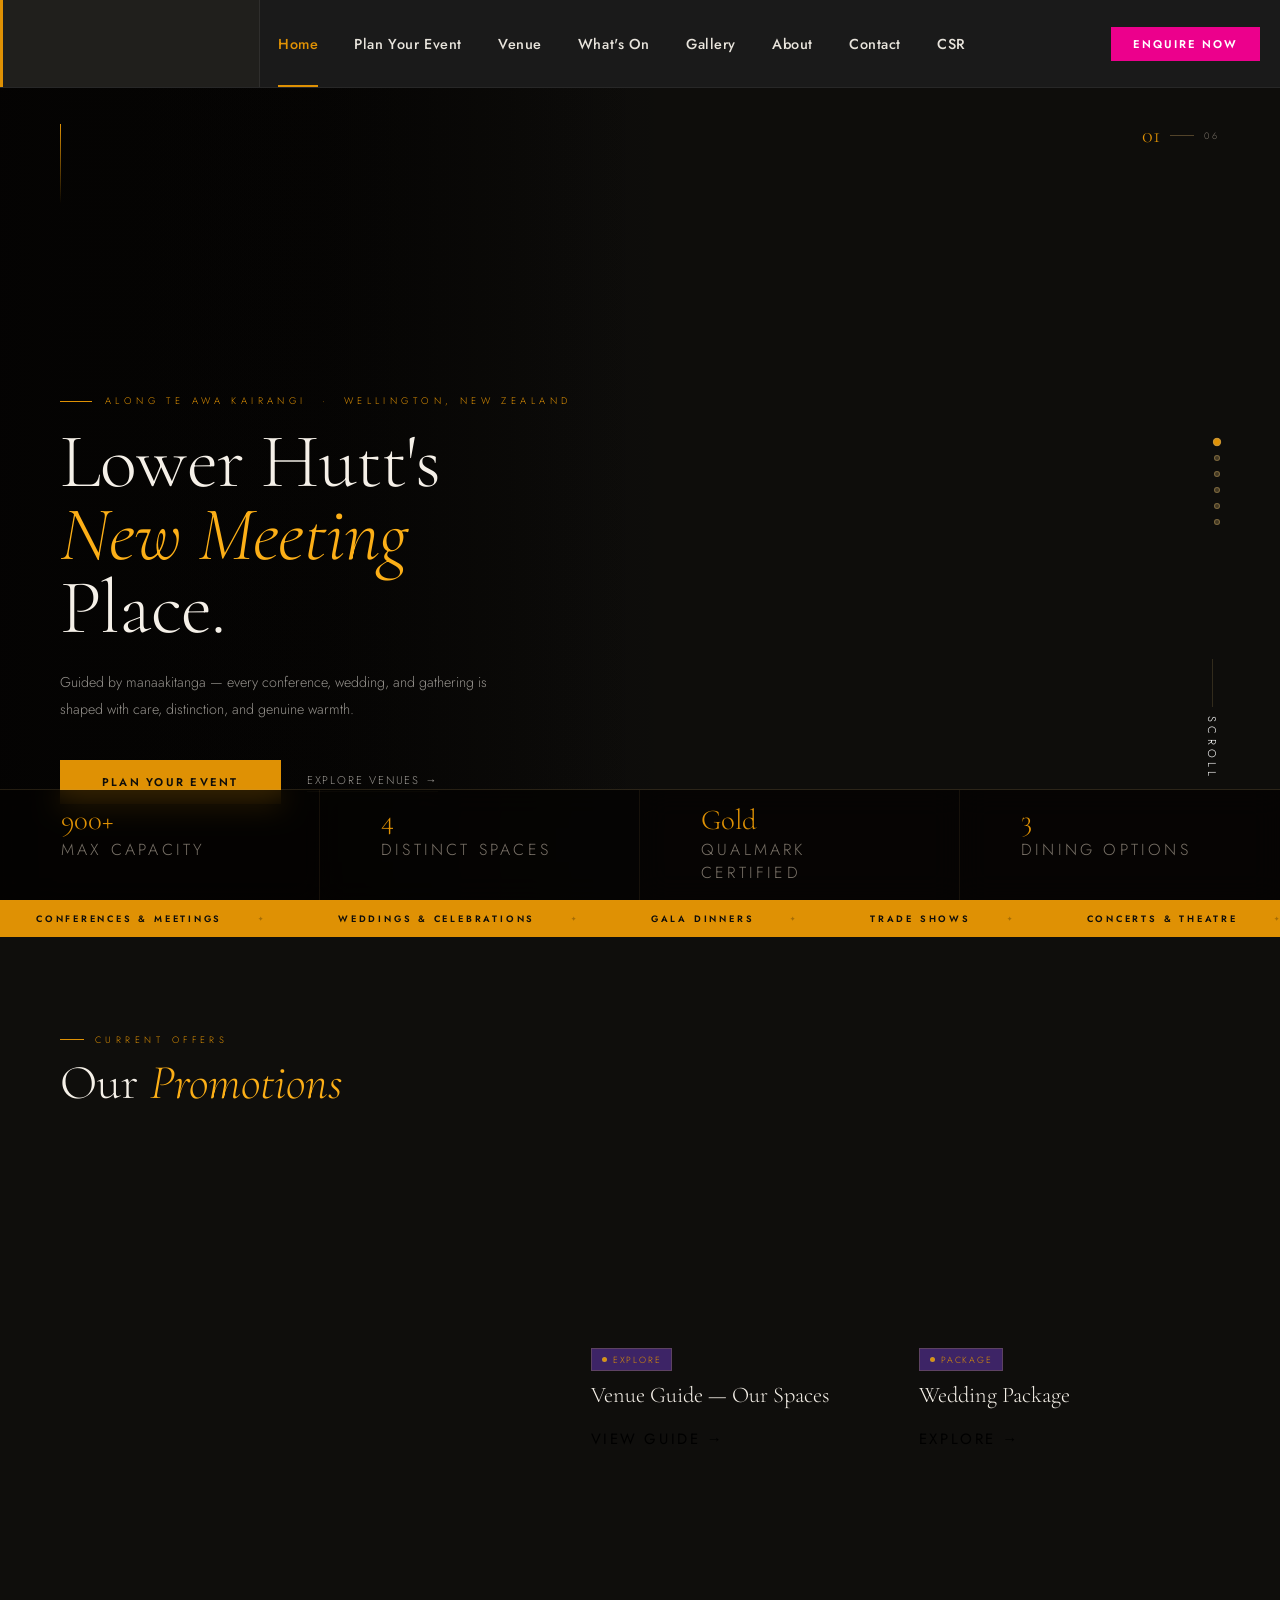
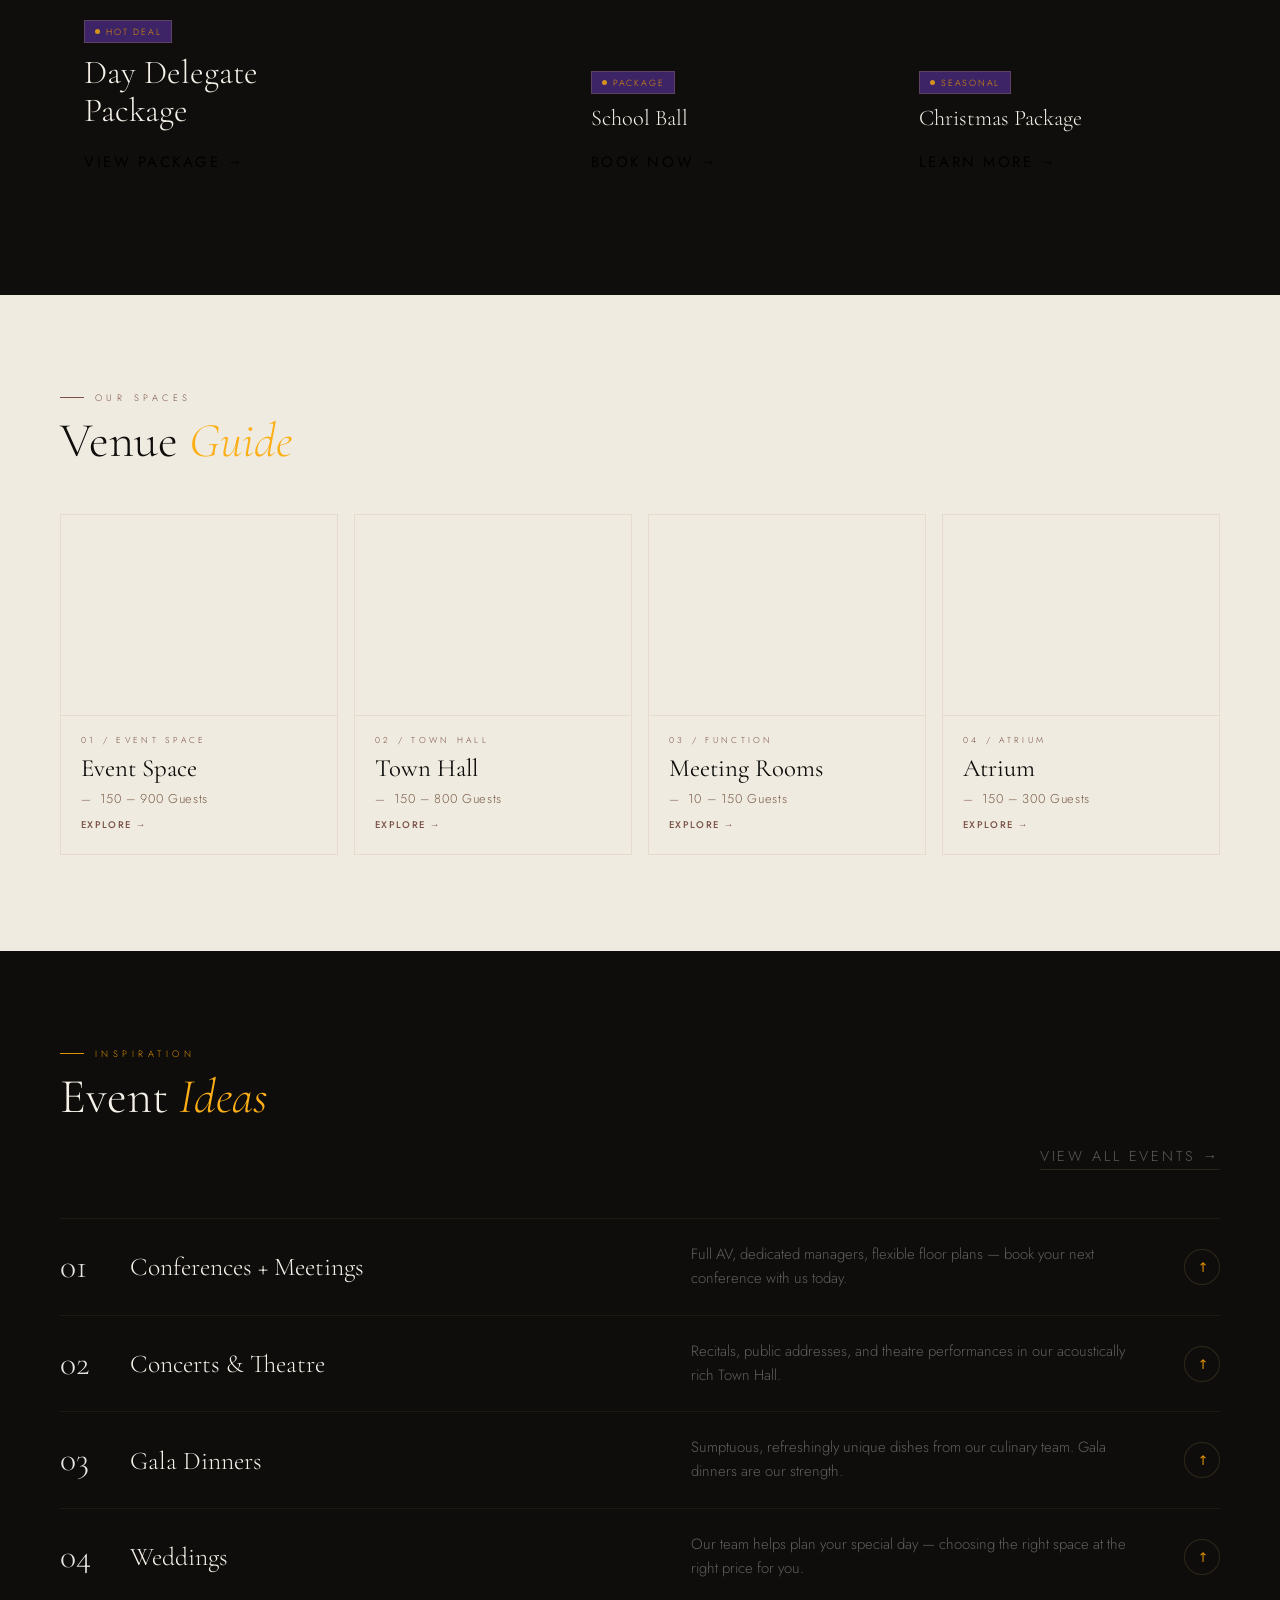
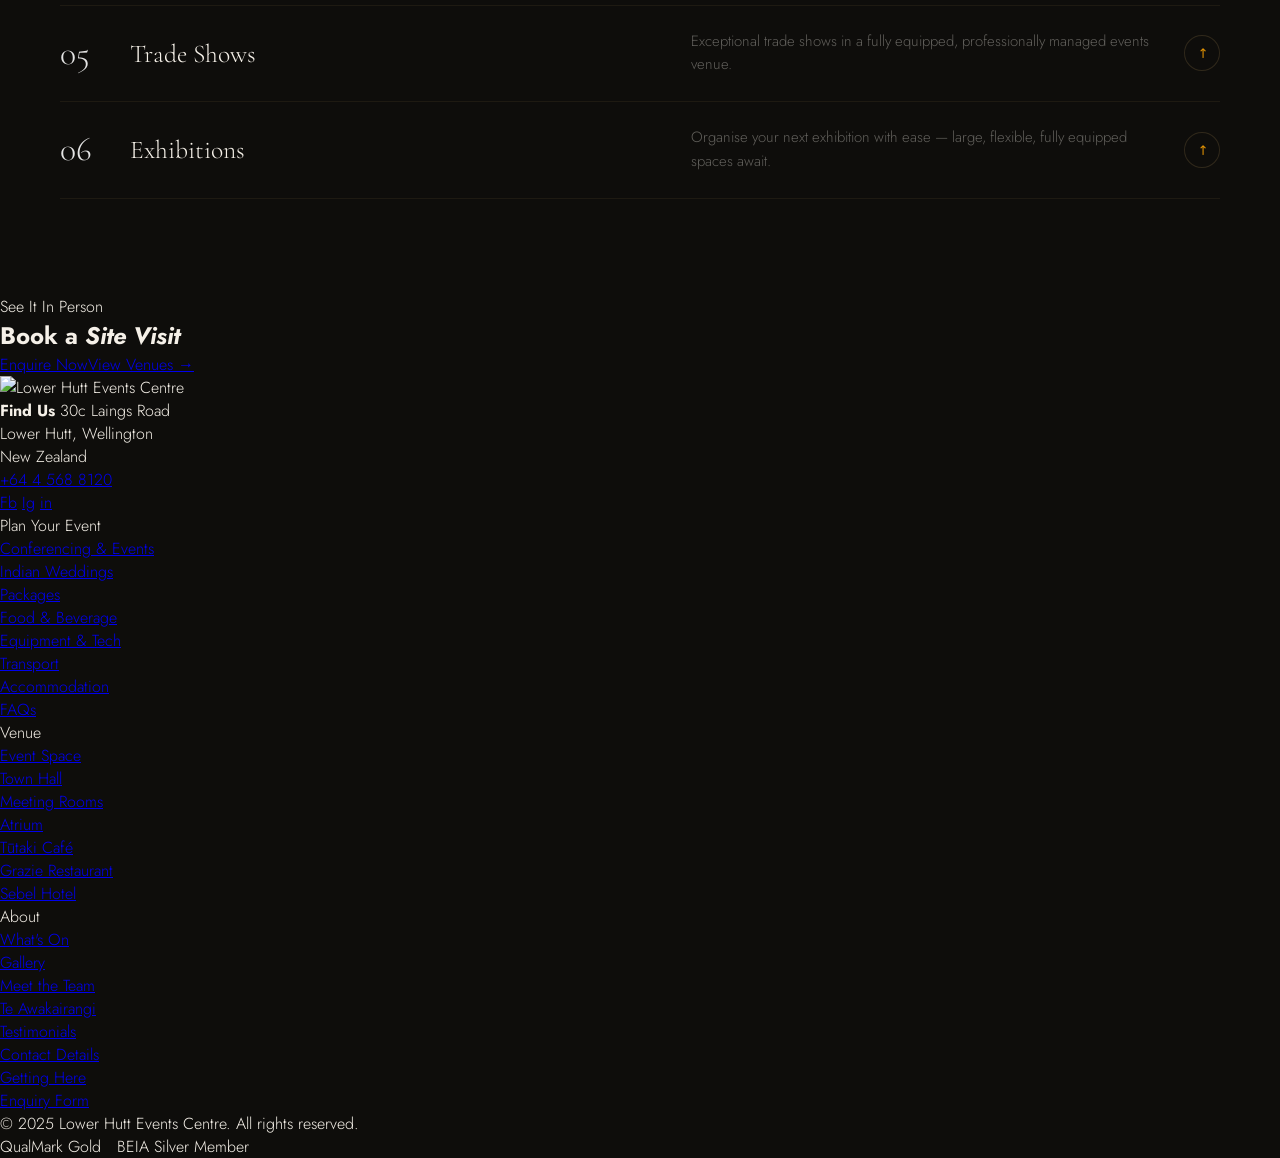
==== Index.HTML @ 2d9b2b04 "Add files via upload" ====
<!DOCTYPE html>
<html lang="en">
<head>
<meta charset="UTF-8"/>
<meta name="viewport" content="width=device-width, initial-scale=1.0"/>
<link rel="stylesheet" href="style.css">
<title>Lower Hutt Events Centre</title>
<link rel="preconnect" href="https://fonts.googleapis.com"/>
<link rel="preconnect" href="https://fonts.gstatic.com" crossorigin/>
<link href="https://fonts.googleapis.com/css2?family=Cormorant+Garamond:ital,wght@0,300;0,400;0,600;1,300;1,400&family=Jost:wght@200;300;400;500;600&display=swap" rel="stylesheet"/>
<style>
 :root {
  --ink: #0e0d0b;
  --cream: #f5f0e8;
  --gold: #df9104;
  --gold-light: #fcaf17;
  --muted: #7a7268;
  --rust: #ec008c;
  --rust-dark: #3d2466;
  --section-bg: #f0ebe0;
  --section-dark: #0f0e0c;
  --lhec-img: url('https://amayaliving.co.nz/wp-content/uploads/2026/01/Event-Space-2-south-1.jpg');
}
/* rest of your CSS exactly as it is */
*, *::before, *::after { box-sizing: border-box; margin: 0; padding: 0; }
html { scroll-behavior: smooth; }
body { background: var(--ink); color: var(--cream); font-family: 'Jost', sans-serif; font-weight: 300; overflow-x: hidden; }
/* ═══════════════════════════════════════════
   NAV — identical to homepage
═══════════════════════════════════════════ */
 nav {
    position: fixed; top: 0; left: 0; right: 0; z-index: 500;
    display: flex; align-items: stretch;
    background: #1a1a1a;
    border-bottom: 1px solid rgba(255,255,255,.06);
 
    /* ✦ Taller nav to give logo room */
    height: 88px;
  }
 
  .nav-logo-wrap {
    display: flex; align-items: center;
    /* ✦ More vertical padding + wider slot */
    padding: 10px 36px;
    border-right: 1px solid rgba(255,255,255,.07);
    flex-shrink: 0;
 
    /* ✦ Subtle gold left-border accent so logo area feels premium */
    border-left: 3px solid var(--gold);
    background: rgba(184,151,90,.04);
  }
 
  .nav-logo-wrap img {
    /* ✦ Bigger: was 68px, now 72px height with no filter so gold shows */
    height: 160px;
    width: auto;
    object-fit: contain;
    /* removed brightness(0) invert so the real logo colours show */
    /* if your logo is dark-on-white, keep the filter line below instead: */
    /* filter: brightness(0) invert(1); */
    filter: brightness(0) invert(1);
  }
 
  /* ── everything below is UNCHANGED from your original ── */
  .nav-menu { display: flex; align-items: stretch; list-style: none; flex: 1; }
  .nav-menu li { display: flex; align-items: stretch; position: relative; }
  .nav-menu a {
    display: flex; align-items: center; padding: 0 18px;
    color: #e8e4dc; text-decoration: none;
    font-family: 'Jost'; font-size: .90rem; font-weight: 500; letter-spacing: .04em;
    white-space: nowrap; position: relative; transition: color .25s, background .25s;
  }
  .nav-menu a::after {
    content: ''; position: absolute; bottom: 0; left: 18px; right: 18px;
    height: 2px; background: var(--rust);
    transform: scaleX(0); transform-origin: left; transition: transform .28s ease;
  }
  .nav-menu a:hover { color: #fff; background: rgba(255,255,255,.04); }
  .nav-menu a:hover::after { transform: scaleX(1); }
  .nav-menu a.active-page { color: var(--gold); }
  .nav-menu a.active-page::after { transform: scaleX(1); background: var(--gold); }
 
  /* Dropdown */
  .nav-menu li:hover .dropdown { opacity: 1; pointer-events: all; transform: translateY(0); }
  .dropdown {
    position: absolute; top: 100%; left: 0; min-width: 240px;
    background: #1a1a1a; border: 1px solid rgba(255,255,255,.07);
    border-top: 2px solid var(--rust);
    opacity: 0; pointer-events: none; transform: translateY(8px);
    transition: opacity .25s, transform .25s;
    z-index: 600;
  }
  .dropdown a {
    padding: 11px 20px; font-size: .90rem; border-bottom: 1px solid rgba(255,255,255,.04);
    display: block;
  }
  .dropdown a:last-child { border-bottom: none; }
  .dropdown .sub-dropdown {
    position: absolute; left: 100%; top: 0; min-width: 200px;
    background: #222; border: 1px solid rgba(255,255,255,.07);
    opacity: 0; pointer-events: none; transform: translateX(8px);
    transition: opacity .25s, transform .25s;
  }
  .dropdown li:hover .sub-dropdown { opacity: 1; pointer-events: all; transform: translateX(0); }
  .dropdown li { position: relative; flex-direction: column; }
  .dropdown li a { width: 100%; }
 
  .nav-cta-wrap { display: flex; align-items: center; padding: 0 20px; flex-shrink: 0; }
  .nav-cta {
    font-size: .7rem; font-weight: 600; letter-spacing: .18em; text-transform: uppercase;
    color: #fff; background: var(--rust); padding: 9px 22px;
    text-decoration: none; transition: background .25s;
  }
  .nav-cta:hover { background: var(--rust-dark); }


  /* ══════════════════════════
     HERO
  ══════════════════════════ */
  .hero {
    position: relative;
    height: calc(100vh - 64px);
    margin-top: 64px;
    min-height: 620px;
    display: flex; flex-direction: column; justify-content: flex-end;
    overflow: hidden;
  }
 
  /* ── OLD single .hero-img replaced by slider (see below) ── */
 
  .hero-overlay {
    position: absolute; inset: 0; z-index: 2;
    background: linear-gradient(
      to right,
      rgba(4,3,2,0.97) 0%,
      rgba(4,3,2,0.80) 25%,
      rgba(4,3,2,0.0) 50%
    );
    pointer-events: none;
  }
  .hero-overlay::after {
    content: ''; position: absolute; inset: 0;
    background: linear-gradient(to right, rgba(4,3,2,.5) 0%, transparent 55%);
  }
 
  .hero-rule {
    position: absolute; top: 60px; left: 60px; z-index: 5;
    width: 1px; height: 0;
    background: linear-gradient(to bottom, var(--gold), transparent);
    animation: growR 1.1s .5s forwards;
  }
  @keyframes growR { to { height: 80px; } }
 
  .hero-content { position: relative; z-index: 3; padding: 0 60px 96px; max-width: 760px; }
 
  .hero-eyebrow {
    display: flex; align-items: center; gap: 13px;
    font-size: .6rem; letter-spacing: .46em; text-transform: uppercase; color: var(--gold);
    margin-bottom: 18px; opacity: 0; animation: up .7s .5s forwards;
  }
  .hero-eyebrow::before { content: ''; width: 32px; height: 1px; background: var(--gold); flex-shrink: 0; }
 
  .hero-h1 {
    font-family: 'Cormorant Garamond', serif; font-weight: 300;
    font-size: clamp(3rem, 6vw, 6.8rem);
    line-height: .95; letter-spacing: -.01em; margin-bottom: 24px;
    opacity: 0; animation: up .9s .65s forwards;
  }
  .hero-h1 em { font-style: italic; color: var(--gold-light); display: block; }
 
  .hero-sub {
    font-size: .89rem; font-weight: 300; color: rgba(245,240,232,.6);
    line-height: 1.85; max-width: 440px; margin-bottom: 38px;
    opacity: 0; animation: up .7s .85s forwards;
  }
  .hero-btns { display: flex; align-items: center; gap: 26px; opacity: 0; animation: up .7s 1.0s forwards; }
 
  .btn-gold { background: var(--gold); color: var(--ink); padding: 14px 42px; font-family: 'Jost'; font-size: .7rem; font-weight: 600; letter-spacing: .2em; text-transform: uppercase; text-decoration: none; transition: background .3s, transform .2s; display: inline-block; }
  .btn-gold:hover { background: var(--gold-light); transform: translateY(-2px); }
  .btn-line { color: rgba(245,240,232,.62); font-size: .7rem; letter-spacing: .17em; text-transform: uppercase; text-decoration: none; display: flex; align-items: center; gap: 9px; border-bottom: 1px solid rgba(184,151,90,.32); padding-bottom: 3px; transition: color .3s, border-color .3s; }
  .btn-line:hover { color: var(--cream); border-color: var(--gold); }
 
  .hero-stats {
    position: absolute; bottom: 0; left: 0; right: 0; z-index: 4;
    display: grid; grid-template-columns: repeat(4,1fr);
    border-top: 1px solid rgba(184,151,90,.18);
    opacity: 0; animation: up .6s 1.2s forwards;
  }
  .hero-stat { padding: 16px 61px; background: rgba(4,3,2,.78); backdrop-filter: blur(14px); border-right: 1px solid rgba(184,151,90,.1); display: flex; flex-direction: column; gap: 3px; }
  .hero-stat:last-child { border-right: none; }
  .hs-n { font-family: 'Cormorant Garamond', serif; font-size: 1.8rem; font-weight: 300; color: var(--gold); line-height: 1; }
  .hs-l {  letter-spacing: .2em; text-transform: uppercase; color: var(--muted); }
 
  /* ── scroll-hint: now the animated slider line ── */
  .scroll-hint {
    position: absolute; right: 60px; bottom: 119px; z-index: 6;
    display: flex; flex-direction: column; align-items: center; gap: 9px;
    opacity: 0; animation: fi .8s 1.5s forwards;
  }
  .scroll-hint span { font-size: .70rem;
    letter-spacing: .38em;
    text-transform: uppercase;
    color: #ffffff;
    font-weight: 300;
    writing-mode: vertical-rl; }
 
  /* The line — now acts as slide progress indicator */
  .scroll-line {
    width: 1px;
    height: 48px;
    background: rgba(184,151,90,.22);
    position: relative;
    overflow: hidden;
  }
  .scroll-line::after {
    content: '';
    position: absolute;
    top: -100%;
    left: 0;
    width: 100%;
    height: 100%;
    background: linear-gradient(to bottom, var(--gold), transparent);
    animation: slideProgress var(--slide-duration, 5s) linear infinite;
  }
  @keyframes slideProgress {
    0%   { top: -100%; opacity: 1; }
    85%  { top: 100%;  opacity: 1; }
    100% { top: 100%;  opacity: 0; }
  }
 
  @keyframes up { from{opacity:0;transform:translateY(24px)} to{opacity:1;transform:translateY(0)} }
  @keyframes fi  { from{opacity:0} to{opacity:1} }
 
  /* ══════════════════════════
       IMAGE SLIDER  (right half)
  ══════════════════════════ */
  .hero-slider {
    position: absolute;
    inset: 0;
    z-index: 1;
  }
 
  /* Each slide fills the full hero area; left 50% is covered by overlay gradient */
  .slide {
    position: absolute; inset: 0;
    background-size: cover;
    background-position: center 35%;
    opacity: 0;
    transform: scale(1.06);
    transition: opacity 1.1s cubic-bezier(.4,0,.2,1), transform 6s ease-out;
  }
  .slide.active {
    opacity: 1;
    transform: scale(1.0);
  }
  /* Subtle Ken-Burns exit for leaving slide */
  .slide.leaving {
    opacity: 0;
    transform: scale(1.04);
    transition: opacity 1.1s cubic-bezier(.4,0,.2,1), transform 1.1s ease-in;
  }
 
  /* Slide counter top-right */
  .slide-counter {
    position: absolute;
    top: 60px; right: 60px;
    z-index: 6;
    display: flex; align-items: center; gap: 10px;
    opacity: 0; animation: fi .8s 1.5s forwards;
  }
  .sc-current {
    font-family: 'Cormorant Garamond', serif;
    font-size: 1.4rem; font-weight: 300;
    color: var(--gold); line-height: 1;
  }
  .sc-sep { width: 24px; height: 1px; background: rgba(184,151,90,.4); }
  .sc-total { font-size: .58rem; letter-spacing: .3em; color: var(--muted); }
 
  /* Dot nav — stacked vertically on right edge */
  .slide-dots {
    position: absolute;
    right: 60px; top: 50%;
    transform: translateY(-50%);
    z-index: 6;
    display: flex; flex-direction: column; gap: 10px;
    opacity: 0; animation: fi .8s 1.7s forwards;
  }
  .dot {
    width: 6px; height: 6px;
    border-radius: 50%;
    background: rgba(184,151,90,.3);
    border: 1px solid rgba(184,151,90,.5);
    cursor: pointer;
    transition: background .3s, transform .3s;
  }
  .dot.active {
    background: var(--gold);
    transform: scale(1.4);
  }

  /* ══════════════════════════
     MARQUEE
  ══════════════════════════ */
  .marquee-band { background: var(--gold); padding: 12px 0; overflow: hidden; }
  .marquee-track { display: flex; width: max-content; animation: roll 28s linear infinite; }
  .marquee-track:hover { animation-play-state: paused; }
  .m-item { font-family: 'Jost'; font-size: .58rem; font-weight: 600; letter-spacing: .3em; text-transform: uppercase; color: var(--ink); white-space: nowrap; padding: 0 36px; display: flex; align-items: center; }
  .m-item::after { content: '✦'; margin-left: 36px; font-size: .38rem; color: rgba(14,13,11,.28); }
  @keyframes roll { from{transform:translateX(0)} to{transform:translateX(-50%)} }

  /* ══════════════════════════
     SHARED
  ══════════════════════════ */
  .sec-label { display: flex; align-items: center; gap: 11px; font-size: .58rem; letter-spacing: .48em; text-transform: uppercase; color: var(--gold); margin-bottom: 11px; }
  .sec-label::before { content: ''; width: 24px; height: 1px; background: var(--gold); }
  .sec-title { font-family: 'Cormorant Garamond', serif; font-size: clamp(2.3rem, 3.8vw, 3.8rem); font-weight: 300; line-height: 1.05; margin-bottom: 48px; }
  .sec-title em { font-style: italic; color: var(--gold-light); }

  /* ══════════════════════════
     PROMOTIONS
  ══════════════════════════ */
  .promotions { background: var(--section-dark); padding: 96px 60px; }

  .promo-grid { display: grid; grid-template-columns: 1.55fr 1fr 1fr; grid-template-rows: 320px 320px; gap: 3px; }

  .promo-card { position: relative; overflow: hidden; display: flex; flex-direction: column; justify-content: flex-end; text-decoration: none; color: var(--cream); }
  .promo-card.tall { grid-row: span 2; }

  .pc-bg {
    position: absolute; inset: 0;
    background-image: var(--lhec-img);
    background-size: cover;
    transition: transform .62s ease;
  }
  .promo-card.tall         .pc-bg { background-position: center 25%; }
  .promo-card:nth-child(2) .pc-bg { background-position: 12% 45%; }
  .promo-card:nth-child(3) .pc-bg { background-position: 88% 35%; }
  .promo-card:nth-child(4) .pc-bg { background-position: 45% 65%; }
  .promo-card:nth-child(5) .pc-bg { background-position: 65% 12%; }
  .promo-card:hover .pc-bg { transform: scale(1.07); }

  .promo-card.tall         .pc-bg::after { content:''; position:absolute; inset:0;  }
  .promo-card:nth-child(2) .pc-bg::after { content:''; position:absolute; inset:0;  }
  .promo-card:nth-child(3) .pc-bg::after { content:''; position:absolute; inset:0; }
  .promo-card:nth-child(4) .pc-bg::after { content:''; position:absolute; inset:0;  }
  .promo-card:nth-child(5) .pc-bg::after { content:''; position:absolute; inset:0; }

  .pc-ov { position: absolute; inset: 0; z-index: 1; /*background: linear-gradient(to top, rgba(4,3,2,.93) 0%, rgba(4,3,2,.18) 55%, transparent 100%); transition: background .4s;*/ }
  .promo-card:hover .pc-ov { /*background: linear-gradient(to top, rgba(4,3,2,.97) 0%, rgba(4,3,2,.44) 60%, rgba(4,3,2,.06) 100%);*/ }

  .pc-body { position: relative; z-index: 2; padding: 22px 24px 26px; }
  .pc-badge { display: inline-flex; align-items: center; gap: 6px; font-size: .56rem; letter-spacing: .2em; text-transform: uppercase; color: var(--gold); background:#3d2466; border: 1px solid rgba(184,151,90,.26); padding: 4px 10px; margin-bottom: 11px; }
  .pc-badge .dot { width: 5px; height: 5px; border-radius: 50%; background: var(--gold); flex-shrink: 0; }
  .pc-name { font-family: 'Cormorant Garamond', serif; font-size: 1.4rem; font-weight: 300; line-height: 1.15; margin-bottom: 7px; }
  .promo-card.tall .pc-name { font-size: 2.1rem; }
  .pc-desc { font-size: .79rem; color: rgba(245,240,232,.52); line-height: 1.7; max-height: 0; overflow: hidden; opacity: 0; transition: max-height .44s, opacity .38s; }
  .promo-card:hover .pc-desc { max-height: 70px; opacity: 1; }
  .pc-cta {     
    display: inline-flex;
    align-items: center;
    gap: 7px;
    margin-top: 13px;
    font-size: 0.93rem;
    letter-spacing: .17em;
    text-transform: uppercase;
    color: #000000;
    transition: gap .3s;
    font-weight: 400; }
  .promo-card:hover .pc-cta { gap: 13px; }

  /* ══════════════════════════
     VENUE GUIDE
     Card = image on top (no gradient) + clean info strip below
  ══════════════════════════ */
  .venue-guide { background: var(--section-bg); color: var(--ink); padding: 96px 60px; }
  .venue-guide .sec-label { color: #7a5248; }
  .venue-guide .sec-label::before { background: #7a5248; }
  .venue-guide .sec-title { color: var(--ink); }

  .vg-grid { display: grid; grid-template-columns: repeat(4,1fr); gap: 16px; }

  .vg-card {
    display: flex; flex-direction: column;
    text-decoration: none; color: var(--ink);
    background: var(--section-bg);
    border: 1px solid rgba(139,76,42,.1);
    overflow: hidden;
    transition: box-shadow .3s, transform .3s;
  }
  .vg-card:hover { box-shadow: 0 8px 32px rgba(0,0,0,.1); transform: translateY(-3px); }

  /* Image top portion — no overlay, no gradient */
  .vg-img-wrap {
    height: 200px; overflow: hidden; flex-shrink: 0;
  }
  .vg-img {
    width: 100%; height: 100%;
    background-image: var(--lhec-img);
    background-size: cover;
    transition: transform .55s ease;
  }
  .vg-card:nth-child(1) .vg-img { background-position: 18% 28%; }
  .vg-card:nth-child(2) .vg-img { background-position: 50% 18%; }
  .vg-card:nth-child(3) .vg-img { background-position: 80% 42%; }
  .vg-card:nth-child(4) .vg-img { background-position: 28% 62%; }
  .vg-card:hover .vg-img { transform: scale(1.06); }

  /* Clean info strip — exactly like reference screenshot */
  .vg-info {
    padding: 18px 20px 22px;
    border-top: 1px solid rgba(139,76,42,.1);
    display: flex; flex-direction: column; gap: 0;
    background: var(--section-bg);
  }
  .vg-num { font-size: .54rem; letter-spacing: .38em; text-transform: uppercase; color: #7a5248; margin-bottom: 7px; }
  .vg-name { font-family: 'Cormorant Garamond', serif; font-size: 1.55rem; font-weight: 400; margin-bottom: 6px; color: var(--ink); }
  .vg-cap { font-size: .8rem; color: #7a5c48; display: flex; align-items: center; gap: 8px; letter-spacing: .05em; margin-bottom: 10px; }
  .vg-cap::before { content: '—'; color: #7a5248; font-size: .7rem; }
  .vg-arrow { display: inline-flex; align-items: center; gap: 5px; font-size: .6rem; letter-spacing: .14em; text-transform: uppercase; color: #7a5248; font-weight: 500; transition: gap .3s; }
  .vg-card:hover .vg-arrow { gap: 10px; }

  /* ══════════════════════════
     EVENT IDEAS
  ══════════════════════════ */
  .event-ideas { background: var(--ink); padding: 96px 60px; }
  .ei-header { display: flex; justify-content: space-between; align-items: flex-end; margin-bottom: 48px; }
  .ei-all { font-size: .90rem; letter-spacing: .2em; text-transform: uppercase; color: rgba(245,240,232,.35); text-decoration: none; border-bottom: 1px solid rgba(184,151,90,.16); padding-bottom: 3px; transition: color .3s, border-color .3s; }
  .ei-all:hover { color: var(--gold); border-color: var(--gold); }
  .ei-list { display: flex; flex-direction: column; }
  .ei-item { display: grid; grid-template-columns: 70px 1fr 1fr auto; align-items: center; padding: 24px 0; border-bottom: 1px solid rgba(184,151,90,.09); text-decoration: none; color: var(--cream); position: relative; overflow: hidden; transition: padding-left .34s; }
  .ei-item::before { content: ''; position: absolute; inset: 0; width: 0; background: rgba(184,151,90,.04); transition: width .38s; }
  .ei-item:hover { padding-left: 10px; }
  .ei-item:hover::before { width: 100%; }
  .ei-item:first-child { border-top: 1px solid rgba(184,151,90,.09); }
  .ei-n { font-family: 'Cormorant Garamond', serif; font-size: 2.1rem; font-weight: 300; color: rgba(255, 255, 255, 0.889); line-height: 1; transition: color .3s; }
  .ei-item:hover .ei-n { color: rgba(184,151,90,.3); }
  .ei-name { font-family: 'Cormorant Garamond', serif; font-size: 1.6rem; font-weight: 300; transition: color .3s; }
  .ei-item:hover .ei-name { color: var(--gold-light); }
  .ei-desc { font-size: .93rem; color: rgba(245,240,232,.36); line-height: 1.6; padding: 0 34px; transition: color .3s; }
  .ei-item:hover .ei-desc { color: rgba(245,240,232,.6); }
  .ei-arr { width: 36px; height: 36px; border: 1px solid rgba(184,151,90,.2); border-radius: 50%; display: flex; align-items: center; justify-content: center; color: var(--gold); font-size: .82rem; transform: rotate(-45deg); transition: transform .3s, background .3s, border-color .3s; }
  .ei-item:hover .ei-arr { transform: rotate(0); background: var(--gold); color: var(--ink); border-color: var(--gold); }

  /* ══════════════════════════
     FOOTER
  ══════════════════════════ */
 
</style>
</head>
<body>
<!-- ══ NAV ══ -->
<nav id="nav">
  <div class="nav-logo-wrap">
    <img src="https://amayaliving.co.nz/wp-content/uploads/2025/12/5-2.png" alt="Lower Hutt Events Centre"/>
  </div>
  <ul class="nav-menu">
    <li><a href="#"  class="active-page" >Home</a></li>
    <li>
      <a href="#" class="">Plan Your Event</a>
      <ul class="dropdown">
        <li><a href="#">Conferencing & Events</a></li>
        <li><a href="#">Indian Weddings</a></li>
        <li>
          <a href="#">Packages ›</a>
          <ul class="sub-dropdown">
            <li><a href="#">All Packages</a></li>
            <li><a href="#">Day Delegate</a></li>
            <li><a href="#">Wedding</a></li>
            <li><a href="#">School Ball</a></li>
            <li><a href="#">Christmas</a></li>
          </ul>
        </li>
        <li>
          <a href="#">Food & Beverage ›</a>
          <ul class="sub-dropdown">
            <li><a href="#">Catering</a></li>
            <li><a href="#">Tūtaki Café</a></li>
            <li><a href="#">Grazie Restaurant</a></li>
          </ul>
        </li>
        <li><a href="#">Equipment & Technology</a></li>
        <li><a href="#">Transport</a></li>
        <li><a href="#">Accommodation</a></li>
        <li><a href="#">FAQs</a></li>
      </ul>
    </li>
    <li>
      <a href="#">Venue</a>
      <ul class="dropdown">
        <li><a href="EventSpace.html">Event Space</a></li>
        <li><a href="TownHall.html">Town Hall</a></li>
        <li><a href="MeetingRooms.html">Meeting Rooms</a></li>
        <li><a href="Atrium.html">Atrium</a></li>
        <li><a href="TūtakiCafé.html">Tūtaki Café</a></li>
        <li><a href="Accommodation.html">Accommodation</a></li>
        <li><a href="FAQs.html">FAQs</a></li>
      </ul>
    </li>
    <li><a href="whtason.HTML">What's On</a></li>
    <li><a href="#">Gallery</a></li>
    <li>
      <a href="about.html">About</a>
    </li>
    <li>
      <a href="Contact.html">Contact</a>
    </li>
    <li><a href="#">CSR</a></li>
  </ul>
  <div class="nav-cta-wrap">
    <a href="Contact.html" class="nav-cta">Enquire Now</a>
  </div>
</nav>

<!-- ══ HERO ══ -->
<section class="hero">
 
  <!-- ★ NEW: 6-image slider (replaces single .hero-img) -->
  <div class="hero-slider" id="heroSlider">
    <div class="slide active" style="background-image:url('https://images.unsplash.com/photo-1519167758481-83f550bb49b3?w=1600&q=80')"></div>
    <div class="slide" style="background-image:url('https://images.unsplash.com/photo-1464366400600-7168b8af9bc3?w=1600&q=80')"></div>
    <div class="slide" style="background-image:url('https://images.unsplash.com/photo-1530103862676-de8c9debad1d?w=1600&q=80')"></div>
    <div class="slide" style="background-image:url('https://images.unsplash.com/photo-1511795409834-ef04bbd61622?w=1600&q=80')"></div>
    <div class="slide" style="background-image:url('https://images.unsplash.com/photo-1505373877841-8d25f7d46678?w=1600&q=80')"></div>
    <div class="slide" style="background-image:url('https://images.unsplash.com/photo-1540575467063-178a50c2df87?w=1600&q=80')"></div>
  </div>
 
  <!-- Slide counter top-right -->
  <div class="slide-counter">
    <span class="sc-current" id="scCurrent">01</span>
    <span class="sc-sep"></span>
    <span class="sc-total">06</span>
  </div>
 
  <!-- Dot navigation -->
  <div class="slide-dots" id="slideDots"></div>
 
  <!-- Overlay gradient (unchanged) -->
  <div class="hero-overlay"></div>
 
  <!-- Vertical rule (unchanged) -->
  <div class="hero-rule"></div>
 
  <!-- Content (unchanged) -->
  <div class="hero-content">
    <p class="hero-eyebrow">Along Te Awa Kairangi &nbsp;·&nbsp; Wellington, New Zealand</p>
    <h1 class="hero-h1">
      Lower Hutt's<br>
      <em>New Meeting</em>
      Place.
    </h1>
    <p class="hero-sub">Guided by manaakitanga — every conference, wedding, and gathering is shaped with care, distinction, and genuine warmth.</p>
    <div class="hero-btns">
      <a href="#promotions" class="btn-gold">Plan Your Event</a>
      <a href="#venues" class="btn-line">Explore Venues →</a>
    </div>
  </div>
 
  <!-- Stats bar (unchanged) -->
  <div class="hero-stats">
    <div class="hero-stat"><span class="hs-n">900+</span><span class="hs-l">Max Capacity</span></div>
    <div class="hero-stat"><span class="hs-n">4</span><span class="hs-l">Distinct Spaces</span></div>
    <div class="hero-stat"><span class="hs-n">Gold</span><span class="hs-l">QualMark Certified</span></div>
    <div class="hero-stat"><span class="hs-n">3</span><span class="hs-l">Dining Options</span></div>
  </div>
 
  <!-- Scroll hint with animated line (unchanged markup, enhanced line) -->
  <div class="scroll-hint">
    <div class="scroll-line"></div>
    <span>Scroll</span>
  </div>
</section>

<!-- ══ MARQUEE ══ -->
<div class="marquee-band">
  <div class="marquee-track">
    <span class="m-item">Conferences & Meetings</span><span class="m-item">Weddings & Celebrations</span><span class="m-item">Gala Dinners</span><span class="m-item">Trade Shows</span><span class="m-item">Concerts & Theatre</span><span class="m-item">School Balls</span><span class="m-item">Exhibitions</span><span class="m-item">QualMark Gold Certified</span><span class="m-item">Conferences & Meetings</span><span class="m-item">Weddings & Celebrations</span><span class="m-item">Gala Dinners</span><span class="m-item">Trade Shows</span><span class="m-item">Concerts & Theatre</span><span class="m-item">School Balls</span><span class="m-item">Exhibitions</span><span class="m-item">QualMark Gold Certified</span>
  </div>
</div>

<!-- ══ PROMOTIONS ══ -->
<section class="promotions" id="promotions">
  <div class="reveal">
    <p class="sec-label">Current Offers</p>
    <h2 class="sec-title">Our <em>Promotions</em></h2>
  </div>
  <div class="promo-grid reveal">
    <div class="promo-card tall">
      <div class="pc-bg"></div><div class="pc-ov"></div>
      <div class="pc-body">
        <div class="pc-badge"><span class="dot"></span>Hot Deal</div>
        <h3 class="pc-name">Day Delegate<br>Package</h3>
        
        <span class="pc-cta">View Package →</span>
      </div>
    </div>
    <div class="promo-card">
      <div class="pc-bg"></div><div class="pc-ov"></div>
      <div class="pc-body">
        <div class="pc-badge"><span class="dot"></span>Explore</div>
        <h3 class="pc-name">Venue Guide — Our Spaces</h3>
        
        <span class="pc-cta">View Guide →</span>
      </div>
    </div>
    <div class="promo-card">
      <div class="pc-bg"></div><div class="pc-ov"></div>
      <div class="pc-body">
        <div class="pc-badge"><span class="dot"></span>Package</div>
        <h3 class="pc-name">Wedding Package</h3>
      
        <span class="pc-cta">Explore →</span>
      </div>
    </div>
    <div class="promo-card">
      <div class="pc-bg"></div><div class="pc-ov"></div>
      <div class="pc-body">
        <div class="pc-badge"><span class="dot"></span>Package</div>
        <h3 class="pc-name">School Ball </h3>
       
        <span class="pc-cta">Book Now →</span>
      </div>
    </div>
    <div class="promo-card">
      <div class="pc-bg"></div><div class="pc-ov"></div>
      <div class="pc-body">
        <div class="pc-badge"><span class="dot"></span>Seasonal</div>
        <h3 class="pc-name">Christmas Package</h3>
        
        <span class="pc-cta">Learn More →</span>
      </div>
    </div>
  </div>
</section>

<!-- ══ VENUE GUIDE ══ -->
<section class="venue-guide" id="venues">
  <div class="reveal">
    <p class="sec-label">Our Spaces</p>
    <h2 class="sec-title">Venue <em>Guide</em></h2>
  </div>
  <div class="vg-grid">

    <div class="vg-card reveal">
      <div class="vg-img-wrap"><div class="vg-img"></div></div>
      <div class="vg-info">
        <p class="vg-num">01 / Event Space</p>
        <h3 class="vg-name">Event Space</h3>
        <p class="vg-cap">150 – 900 Guests</p>
        <span class="vg-arrow">EXPLORE →</span>
      </div>
    </div>

    <div class="vg-card reveal d1">
      <div class="vg-img-wrap"><div class="vg-img"></div></div>
      <div class="vg-info">
        <p class="vg-num">02 / Town Hall</p>
        <h3 class="vg-name">Town Hall</h3>
        <p class="vg-cap">150 – 800 Guests</p>
        <span class="vg-arrow">EXPLORE →</span>
      </div>
    </div>

    <div class="vg-card reveal d2">
      <div class="vg-img-wrap"><div class="vg-img"></div></div>
      <div class="vg-info">
        <p class="vg-num">03 / Function</p>
        <h3 class="vg-name">Meeting Rooms</h3>
        <p class="vg-cap">10 – 150 Guests</p>
        <span class="vg-arrow">EXPLORE →</span>
      </div>
    </div>

    <div class="vg-card reveal d3">
      <div class="vg-img-wrap"><div class="vg-img"></div></div>
      <div class="vg-info">
        <p class="vg-num">04 / Atrium</p>
        <h3 class="vg-name">Atrium</h3>
        <p class="vg-cap">150 – 300 Guests</p>
        <span class="vg-arrow">EXPLORE →</span>
      </div>
    </div>

  </div>
</section>

<!-- ══ EVENT IDEAS ══ -->
<section class="event-ideas" id="events">
  <div class="ei-header reveal">
    <div>
      <p class="sec-label">Inspiration</p>
      <h2 class="sec-title">Event <em>Ideas</em></h2>
    </div>
    <a href="#promotions" class="ei-all">View All Events →</a>
  </div>
  <div class="ei-list">
    <a class="ei-item reveal"    href="#promotions"><span class="ei-n">01</span><span class="ei-name">Conferences + Meetings</span><span class="ei-desc">Full AV, dedicated managers, flexible floor plans — book your next conference with us today.</span><span class="ei-arr">↗</span></a>
    <a class="ei-item reveal d1" href="#promotions"><span class="ei-n">02</span><span class="ei-name">Concerts & Theatre</span><span class="ei-desc">Recitals, public addresses, and theatre performances in our acoustically rich Town Hall.</span><span class="ei-arr">↗</span></a>
    <a class="ei-item reveal d2" href="#promotions"><span class="ei-n">03</span><span class="ei-name">Gala Dinners</span><span class="ei-desc">Sumptuous, refreshingly unique dishes from our culinary team. Gala dinners are our strength.</span><span class="ei-arr">↗</span></a>
    <a class="ei-item reveal d1" href="#promotions"><span class="ei-n">04</span><span class="ei-name">Weddings</span><span class="ei-desc">Our team helps plan your special day — choosing the right space at the right price for you.</span><span class="ei-arr">↗</span></a>
    <a class="ei-item reveal d2" href="#promotions"><span class="ei-n">05</span><span class="ei-name">Trade Shows</span><span class="ei-desc">Exceptional trade shows in a fully equipped, professionally managed events venue.</span><span class="ei-arr">↗</span></a>
    <a class="ei-item reveal d1" href="#promotions"><span class="ei-n">06</span><span class="ei-name">Exhibitions</span><span class="ei-desc">Organise your next exhibition with ease — large, flexible, fully equipped spaces await.</span><span class="ei-arr">↗</span></a>
  </div>
</section>
<div class="cta-band"><div class="cta-band-content"><p class="cta-band-label">See It In Person</p><h2 class="cta-band-title">Book a <em>Site Visit</em></h2></div><div class="cta-band-actions"><a href="#" class="btn-white">Enquire Now</a><a href="#" class="btn-outline-white">View Venues →</a></div></div>
<!-- ═══ LHEC FOOTER ═══ -->
<footer class="lhec-footer">
 
  <!-- main grid -->
  <div class="lhec-ft-grid">
 
    <!-- col 1 — brand -->
    <div class="lhec-ft-col lhec-reveal lhec-d1">
      <img
        src="https://amayaliving.co.nz/wp-content/uploads/2025/12/5-2.png"
        class="lhec-ft-logo"
        alt="Lower Hutt Events Centre"
      />
      <p class="lhec-ft-addr">
        <strong>Find Us</strong>
        30c Laings Road<br>
        Lower Hutt, Wellington<br>
        New Zealand
      </p>
      <a href="tel:+6445688120" class="lhec-ft-phone">+64 4 568 8120</a>
      <div class="lhec-ft-social">
        <a href="#" aria-label="Facebook">Fb</a>
        <a href="#" aria-label="Instagram">Ig</a>
        <a href="#" aria-label="LinkedIn">in</a>
      </div>
    </div>
 
    <!-- col 2 — Plan Your Event -->
    <div class="lhec-ft-col lhec-reveal lhec-d2">
      <p class="lhec-ft-heading">Plan Your Event</p>
      <ul class="lhec-ft-links">
        <li><a href="#">Conferencing &amp; Events</a></li>
        <li><a href="#">Indian Weddings</a></li>
        <li><a href="#">Packages</a></li>
        <li><a href="#">Food &amp; Beverage</a></li>
        <li><a href="#">Equipment &amp; Tech</a></li>
        <li><a href="#">Transport</a></li>
        <li><a href="#">Accommodation</a></li>
        <li><a href="#">FAQs</a></li>
      </ul>
    </div>
 
    <!-- col 3 — Venue -->
    <div class="lhec-ft-col lhec-reveal lhec-d3">
      <p class="lhec-ft-heading">Venue</p>
      <ul class="lhec-ft-links">
        <li><a href="#">Event Space</a></li>
        <li><a href="#">Town Hall</a></li>
        <li><a href="#">Meeting Rooms</a></li>
        <li><a href="#">Atrium</a></li>
        <li><a href="#">Tūtaki Café</a></li>
        <li><a href="#">Grazie Restaurant</a></li>
        <li><a href="#">Sebel Hotel</a></li>
      </ul>
    </div>
 
    <!-- col 4 — About -->
    <div class="lhec-ft-col lhec-reveal lhec-d4">
      <p class="lhec-ft-heading">About</p>
      <ul class="lhec-ft-links">
        <li><a href="#">What's On</a></li>
        <li><a href="#">Gallery</a></li>
        <li><a href="#">Meet the Team</a></li>
        <li><a href="#">Te Awakairangi</a></li>
        <li><a href="#">Testimonials</a></li>
        <li><a href="#">Contact Details</a></li>
        <li><a href="#">Getting Here</a></li>
        <li><a href="#">Enquiry Form</a></li>
      </ul>
    </div>
 
  </div>
 
  <!-- bottom bar -->
  <div class="lhec-ft-bottom">
    <p class="lhec-ft-copy">© 2025 Lower Hutt Events Centre. All rights reserved.</p>
    <div style="display:flex;align-items:center;gap:16px;">
      <span class="lhec-ft-badge">QualMark Gold</span>
      <span class="lhec-ft-badge">BEIA Silver Member</span>
    </div>
  </div>
 
</footer>
 
<script>
  const obs = new IntersectionObserver(entries => {
    entries.forEach(e => { if (e.isIntersecting) e.target.classList.add('lhec-in'); });
  }, { threshold: 0.1 });
  document.querySelectorAll('.lhec-reveal').forEach(el => obs.observe(el));
</script>
<!-- ══ FOOTER ══ -->
<script>
  const SLIDE_DURATION = 5000; // ms per slide
  const slides = document.querySelectorAll('.slide');
  const dotsWrap = document.getElementById('slideDots');
  const scCurrent = document.getElementById('scCurrent');
  let current = 0;
  let timer;
 
  // Sync CSS animation duration with JS duration
  document.querySelector('.scroll-line').style.setProperty('--slide-duration', (SLIDE_DURATION / 1000) + 's');
 
  // Build dots
  slides.forEach((_, i) => {
    const d = document.createElement('button');
    d.className = 'dot' + (i === 0 ? ' active' : '');
    d.setAttribute('aria-label', 'Slide ' + (i + 1));
    d.addEventListener('click', () => goTo(i));
    dotsWrap.appendChild(d);
  });
 
  const dots = () => dotsWrap.querySelectorAll('.dot');
 
  function goTo(next) {
    if (next === current) return;
    clearTimeout(timer);
 
    // leaving animation
    slides[current].classList.remove('active');
    slides[current].classList.add('leaving');
    setTimeout(() => slides[current].classList.remove('leaving'), 1200);
 
    // update dots & counter
    dots()[current].classList.remove('active');
    current = next;
    dots()[current].classList.add('active');
    scCurrent.textContent = String(current + 1).padStart(2, '0');
 
    // enter
    slides[current].classList.add('active');
 
    // restart the line animation
    const line = document.querySelector('.scroll-line');
    line.style.animation = 'none';
    line.offsetHeight; // reflow
    line.style.animation = '';
 
    schedule();
  }
 
  function schedule() {
    timer = setTimeout(() => goTo((current + 1) % slides.length), SLIDE_DURATION);
  }
  schedule();
</script>
</body>
</html>
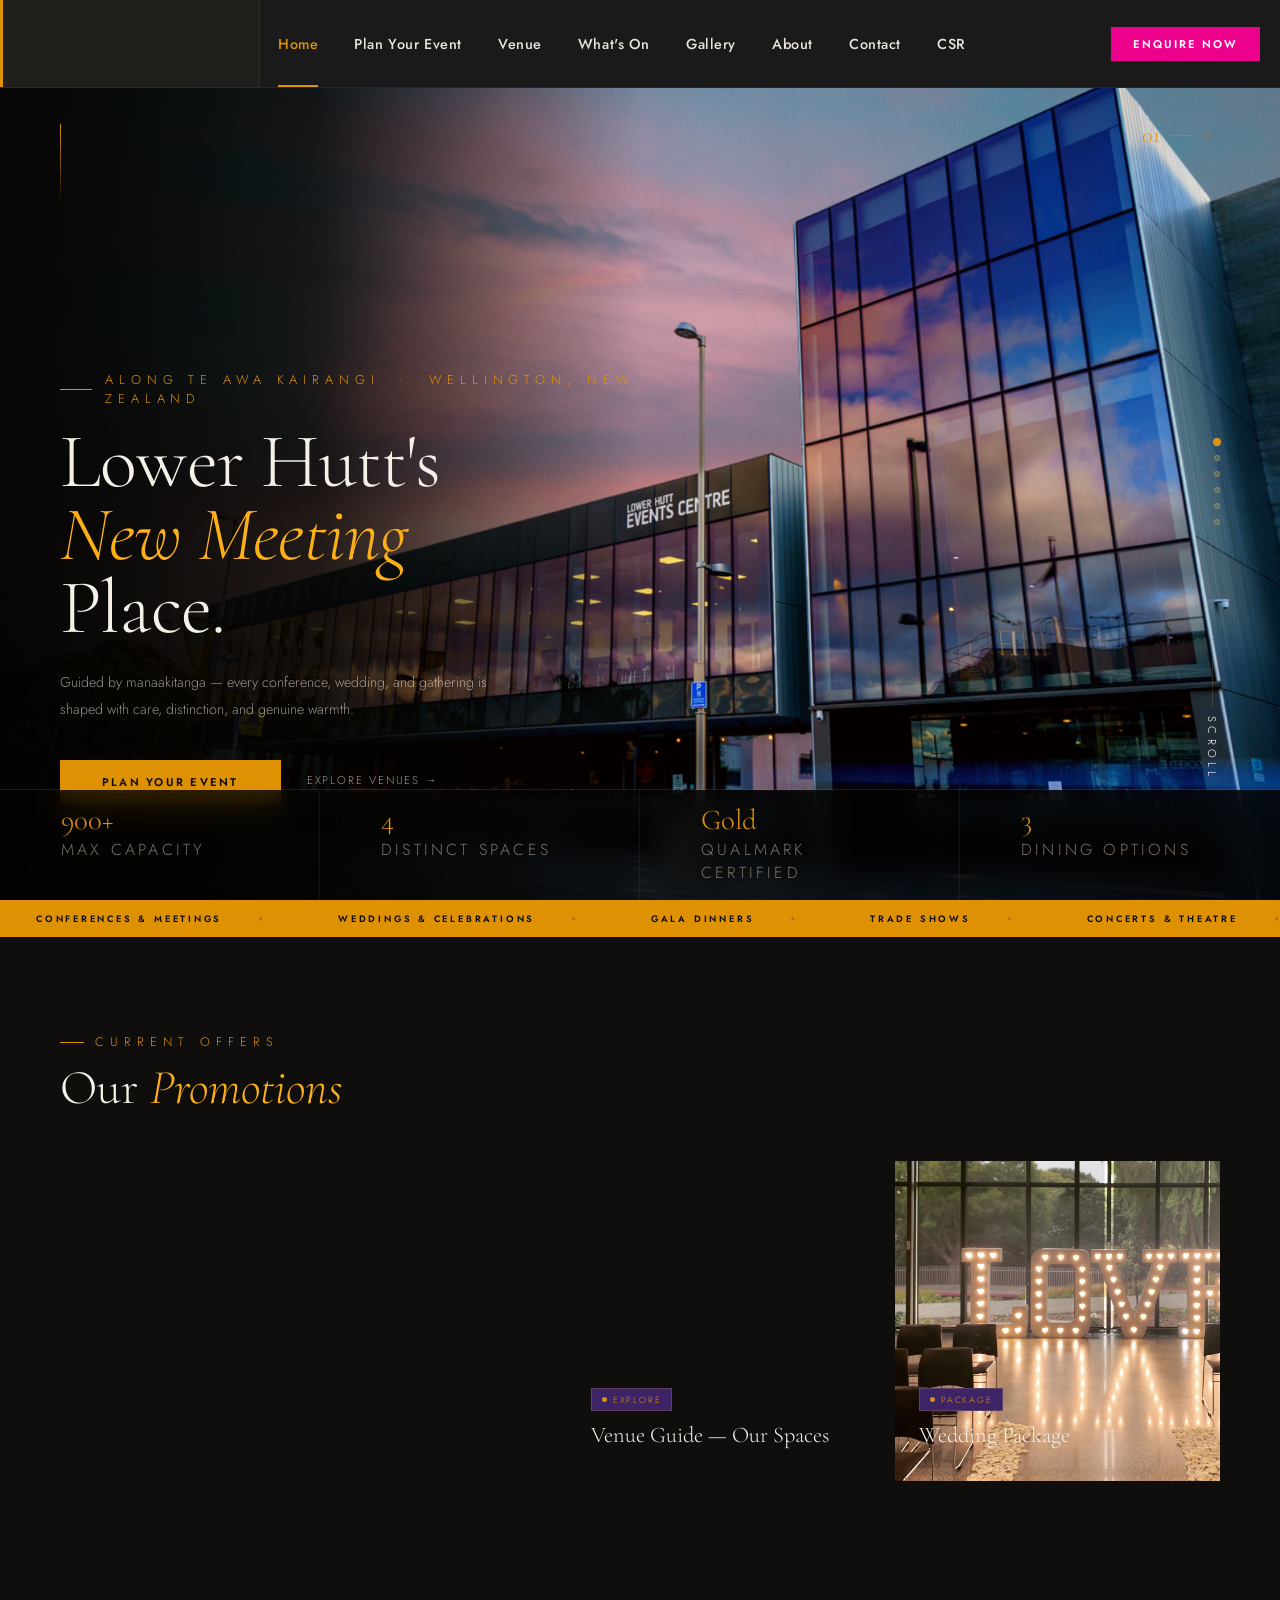
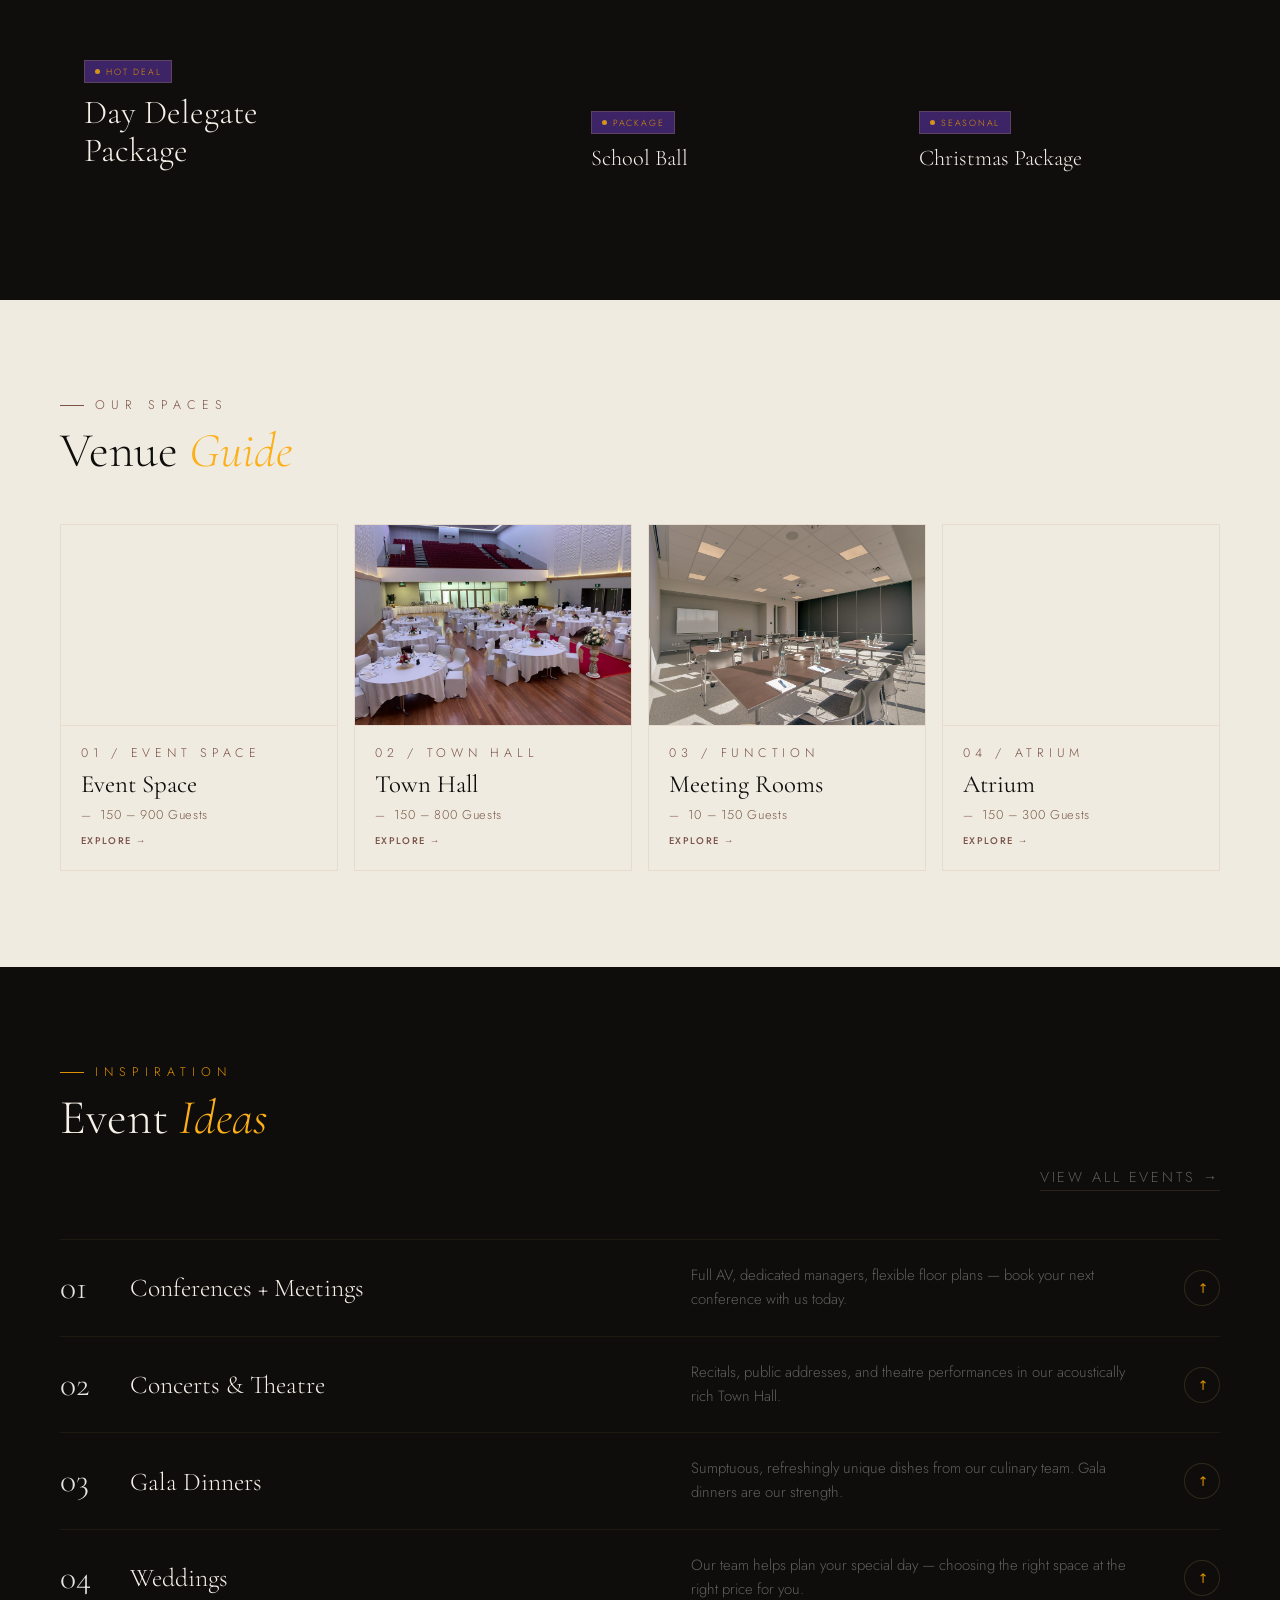
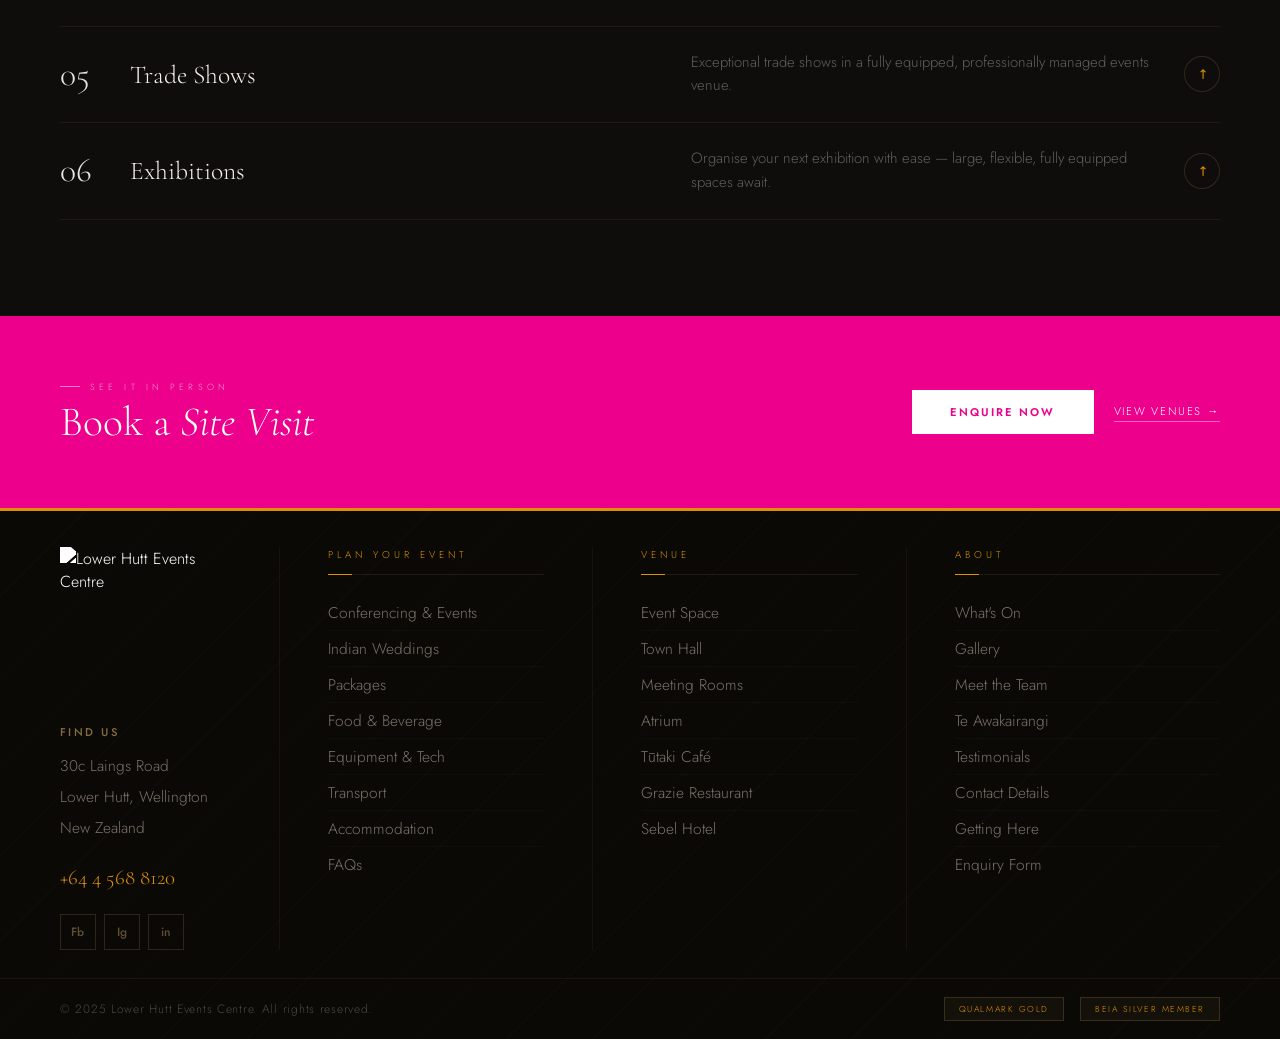
==== commit 2892ce50: "initial commit" ====
--- a/Index.HTML
+++ b/Index.HTML
@@ -1,851 +1,849 @@
-<!DOCTYPE html>
-<html lang="en">
-<head>
-<meta charset="UTF-8"/>
-<meta name="viewport" content="width=device-width, initial-scale=1.0"/>
-<link rel="stylesheet" href="style.css">
-<title>Lower Hutt Events Centre</title>
-<link rel="preconnect" href="https://fonts.googleapis.com"/>
-<link rel="preconnect" href="https://fonts.gstatic.com" crossorigin/>
-<link href="https://fonts.googleapis.com/css2?family=Cormorant+Garamond:ital,wght@0,300;0,400;0,600;1,300;1,400&family=Jost:wght@200;300;400;500;600&display=swap" rel="stylesheet"/>
-<style>
- :root {
-  --ink: #0e0d0b;
-  --cream: #f5f0e8;
-  --gold: #df9104;
-  --gold-light: #fcaf17;
-  --muted: #7a7268;
-  --rust: #ec008c;
-  --rust-dark: #3d2466;
-  --section-bg: #f0ebe0;
-  --section-dark: #0f0e0c;
-  --lhec-img: url('https://amayaliving.co.nz/wp-content/uploads/2026/01/Event-Space-2-south-1.jpg');
-}
-/* rest of your CSS exactly as it is */
-*, *::before, *::after { box-sizing: border-box; margin: 0; padding: 0; }
-html { scroll-behavior: smooth; }
-body { background: var(--ink); color: var(--cream); font-family: 'Jost', sans-serif; font-weight: 300; overflow-x: hidden; }
-/* ═══════════════════════════════════════════
-   NAV — identical to homepage
-═══════════════════════════════════════════ */
- nav {
-    position: fixed; top: 0; left: 0; right: 0; z-index: 500;
-    display: flex; align-items: stretch;
-    background: #1a1a1a;
-    border-bottom: 1px solid rgba(255,255,255,.06);
- 
-    /* ✦ Taller nav to give logo room */
-    height: 88px;
-  }
- 
-  .nav-logo-wrap {
-    display: flex; align-items: center;
-    /* ✦ More vertical padding + wider slot */
-    padding: 10px 36px;
-    border-right: 1px solid rgba(255,255,255,.07);
-    flex-shrink: 0;
- 
-    /* ✦ Subtle gold left-border accent so logo area feels premium */
-    border-left: 3px solid var(--gold);
-    background: rgba(184,151,90,.04);
-  }
- 
-  .nav-logo-wrap img {
-    /* ✦ Bigger: was 68px, now 72px height with no filter so gold shows */
-    height: 160px;
-    width: auto;
-    object-fit: contain;
-    /* removed brightness(0) invert so the real logo colours show */
-    /* if your logo is dark-on-white, keep the filter line below instead: */
-    /* filter: brightness(0) invert(1); */
-    filter: brightness(0) invert(1);
-  }
- 
-  /* ── everything below is UNCHANGED from your original ── */
-  .nav-menu { display: flex; align-items: stretch; list-style: none; flex: 1; }
-  .nav-menu li { display: flex; align-items: stretch; position: relative; }
-  .nav-menu a {
-    display: flex; align-items: center; padding: 0 18px;
-    color: #e8e4dc; text-decoration: none;
-    font-family: 'Jost'; font-size: .90rem; font-weight: 500; letter-spacing: .04em;
-    white-space: nowrap; position: relative; transition: color .25s, background .25s;
-  }
-  .nav-menu a::after {
-    content: ''; position: absolute; bottom: 0; left: 18px; right: 18px;
-    height: 2px; background: var(--rust);
-    transform: scaleX(0); transform-origin: left; transition: transform .28s ease;
-  }
-  .nav-menu a:hover { color: #fff; background: rgba(255,255,255,.04); }
-  .nav-menu a:hover::after { transform: scaleX(1); }
-  .nav-menu a.active-page { color: var(--gold); }
-  .nav-menu a.active-page::after { transform: scaleX(1); background: var(--gold); }
- 
-  /* Dropdown */
-  .nav-menu li:hover .dropdown { opacity: 1; pointer-events: all; transform: translateY(0); }
-  .dropdown {
-    position: absolute; top: 100%; left: 0; min-width: 240px;
-    background: #1a1a1a; border: 1px solid rgba(255,255,255,.07);
-    border-top: 2px solid var(--rust);
-    opacity: 0; pointer-events: none; transform: translateY(8px);
-    transition: opacity .25s, transform .25s;
-    z-index: 600;
-  }
-  .dropdown a {
-    padding: 11px 20px; font-size: .90rem; border-bottom: 1px solid rgba(255,255,255,.04);
-    display: block;
-  }
-  .dropdown a:last-child { border-bottom: none; }
-  .dropdown .sub-dropdown {
-    position: absolute; left: 100%; top: 0; min-width: 200px;
-    background: #222; border: 1px solid rgba(255,255,255,.07);
-    opacity: 0; pointer-events: none; transform: translateX(8px);
-    transition: opacity .25s, transform .25s;
-  }
-  .dropdown li:hover .sub-dropdown { opacity: 1; pointer-events: all; transform: translateX(0); }
-  .dropdown li { position: relative; flex-direction: column; }
-  .dropdown li a { width: 100%; }
- 
-  .nav-cta-wrap { display: flex; align-items: center; padding: 0 20px; flex-shrink: 0; }
-  .nav-cta {
-    font-size: .7rem; font-weight: 600; letter-spacing: .18em; text-transform: uppercase;
-    color: #fff; background: var(--rust); padding: 9px 22px;
-    text-decoration: none; transition: background .25s;
-  }
-  .nav-cta:hover { background: var(--rust-dark); }
-
-
-  /* ══════════════════════════
-     HERO
-  ══════════════════════════ */
-  .hero {
-    position: relative;
-    height: calc(100vh - 64px);
-    margin-top: 64px;
-    min-height: 620px;
-    display: flex; flex-direction: column; justify-content: flex-end;
-    overflow: hidden;
-  }
- 
-  /* ── OLD single .hero-img replaced by slider (see below) ── */
- 
-  .hero-overlay {
-    position: absolute; inset: 0; z-index: 2;
-    background: linear-gradient(
-      to right,
-      rgba(4,3,2,0.97) 0%,
-      rgba(4,3,2,0.80) 25%,
-      rgba(4,3,2,0.0) 50%
-    );
-    pointer-events: none;
-  }
-  .hero-overlay::after {
-    content: ''; position: absolute; inset: 0;
-    background: linear-gradient(to right, rgba(4,3,2,.5) 0%, transparent 55%);
-  }
- 
-  .hero-rule {
-    position: absolute; top: 60px; left: 60px; z-index: 5;
-    width: 1px; height: 0;
-    background: linear-gradient(to bottom, var(--gold), transparent);
-    animation: growR 1.1s .5s forwards;
-  }
-  @keyframes growR { to { height: 80px; } }
- 
-  .hero-content { position: relative; z-index: 3; padding: 0 60px 96px; max-width: 760px; }
- 
-  .hero-eyebrow {
-    display: flex; align-items: center; gap: 13px;
-    font-size: .6rem; letter-spacing: .46em; text-transform: uppercase; color: var(--gold);
-    margin-bottom: 18px; opacity: 0; animation: up .7s .5s forwards;
-  }
-  .hero-eyebrow::before { content: ''; width: 32px; height: 1px; background: var(--gold); flex-shrink: 0; }
- 
-  .hero-h1 {
-    font-family: 'Cormorant Garamond', serif; font-weight: 300;
-    font-size: clamp(3rem, 6vw, 6.8rem);
-    line-height: .95; letter-spacing: -.01em; margin-bottom: 24px;
-    opacity: 0; animation: up .9s .65s forwards;
-  }
-  .hero-h1 em { font-style: italic; color: var(--gold-light); display: block; }
- 
-  .hero-sub {
-    font-size: .89rem; font-weight: 300; color: rgba(245,240,232,.6);
-    line-height: 1.85; max-width: 440px; margin-bottom: 38px;
-    opacity: 0; animation: up .7s .85s forwards;
-  }
-  .hero-btns { display: flex; align-items: center; gap: 26px; opacity: 0; animation: up .7s 1.0s forwards; }
- 
-  .btn-gold { background: var(--gold); color: var(--ink); padding: 14px 42px; font-family: 'Jost'; font-size: .7rem; font-weight: 600; letter-spacing: .2em; text-transform: uppercase; text-decoration: none; transition: background .3s, transform .2s; display: inline-block; }
-  .btn-gold:hover { background: var(--gold-light); transform: translateY(-2px); }
-  .btn-line { color: rgba(245,240,232,.62); font-size: .7rem; letter-spacing: .17em; text-transform: uppercase; text-decoration: none; display: flex; align-items: center; gap: 9px; border-bottom: 1px solid rgba(184,151,90,.32); padding-bottom: 3px; transition: color .3s, border-color .3s; }
-  .btn-line:hover { color: var(--cream); border-color: var(--gold); }
- 
-  .hero-stats {
-    position: absolute; bottom: 0; left: 0; right: 0; z-index: 4;
-    display: grid; grid-template-columns: repeat(4,1fr);
-    border-top: 1px solid rgba(184,151,90,.18);
-    opacity: 0; animation: up .6s 1.2s forwards;
-  }
-  .hero-stat { padding: 16px 61px; background: rgba(4,3,2,.78); backdrop-filter: blur(14px); border-right: 1px solid rgba(184,151,90,.1); display: flex; flex-direction: column; gap: 3px; }
-  .hero-stat:last-child { border-right: none; }
-  .hs-n { font-family: 'Cormorant Garamond', serif; font-size: 1.8rem; font-weight: 300; color: var(--gold); line-height: 1; }
-  .hs-l {  letter-spacing: .2em; text-transform: uppercase; color: var(--muted); }
- 
-  /* ── scroll-hint: now the animated slider line ── */
-  .scroll-hint {
-    position: absolute; right: 60px; bottom: 119px; z-index: 6;
-    display: flex; flex-direction: column; align-items: center; gap: 9px;
-    opacity: 0; animation: fi .8s 1.5s forwards;
-  }
-  .scroll-hint span { font-size: .70rem;
-    letter-spacing: .38em;
-    text-transform: uppercase;
-    color: #ffffff;
-    font-weight: 300;
-    writing-mode: vertical-rl; }
- 
-  /* The line — now acts as slide progress indicator */
-  .scroll-line {
-    width: 1px;
-    height: 48px;
-    background: rgba(184,151,90,.22);
-    position: relative;
-    overflow: hidden;
-  }
-  .scroll-line::after {
-    content: '';
-    position: absolute;
-    top: -100%;
-    left: 0;
-    width: 100%;
-    height: 100%;
-    background: linear-gradient(to bottom, var(--gold), transparent);
-    animation: slideProgress var(--slide-duration, 5s) linear infinite;
-  }
-  @keyframes slideProgress {
-    0%   { top: -100%; opacity: 1; }
-    85%  { top: 100%;  opacity: 1; }
-    100% { top: 100%;  opacity: 0; }
-  }
- 
-  @keyframes up { from{opacity:0;transform:translateY(24px)} to{opacity:1;transform:translateY(0)} }
-  @keyframes fi  { from{opacity:0} to{opacity:1} }
- 
-  /* ══════════════════════════
-       IMAGE SLIDER  (right half)
-  ══════════════════════════ */
-  .hero-slider {
-    position: absolute;
-    inset: 0;
-    z-index: 1;
-  }
- 
-  /* Each slide fills the full hero area; left 50% is covered by overlay gradient */
-  .slide {
-    position: absolute; inset: 0;
-    background-size: cover;
-    background-position: center 35%;
-    opacity: 0;
-    transform: scale(1.06);
-    transition: opacity 1.1s cubic-bezier(.4,0,.2,1), transform 6s ease-out;
-  }
-  .slide.active {
-    opacity: 1;
-    transform: scale(1.0);
-  }
-  /* Subtle Ken-Burns exit for leaving slide */
-  .slide.leaving {
-    opacity: 0;
-    transform: scale(1.04);
-    transition: opacity 1.1s cubic-bezier(.4,0,.2,1), transform 1.1s ease-in;
-  }
- 
-  /* Slide counter top-right */
-  .slide-counter {
-    position: absolute;
-    top: 60px; right: 60px;
-    z-index: 6;
-    display: flex; align-items: center; gap: 10px;
-    opacity: 0; animation: fi .8s 1.5s forwards;
-  }
-  .sc-current {
-    font-family: 'Cormorant Garamond', serif;
-    font-size: 1.4rem; font-weight: 300;
-    color: var(--gold); line-height: 1;
-  }
-  .sc-sep { width: 24px; height: 1px; background: rgba(184,151,90,.4); }
-  .sc-total { font-size: .58rem; letter-spacing: .3em; color: var(--muted); }
- 
-  /* Dot nav — stacked vertically on right edge */
-  .slide-dots {
-    position: absolute;
-    right: 60px; top: 50%;
-    transform: translateY(-50%);
-    z-index: 6;
-    display: flex; flex-direction: column; gap: 10px;
-    opacity: 0; animation: fi .8s 1.7s forwards;
-  }
-  .dot {
-    width: 6px; height: 6px;
-    border-radius: 50%;
-    background: rgba(184,151,90,.3);
-    border: 1px solid rgba(184,151,90,.5);
-    cursor: pointer;
-    transition: background .3s, transform .3s;
-  }
-  .dot.active {
-    background: var(--gold);
-    transform: scale(1.4);
-  }
-
-  /* ══════════════════════════
-     MARQUEE
-  ══════════════════════════ */
-  .marquee-band { background: var(--gold); padding: 12px 0; overflow: hidden; }
-  .marquee-track { display: flex; width: max-content; animation: roll 28s linear infinite; }
-  .marquee-track:hover { animation-play-state: paused; }
-  .m-item { font-family: 'Jost'; font-size: .58rem; font-weight: 600; letter-spacing: .3em; text-transform: uppercase; color: var(--ink); white-space: nowrap; padding: 0 36px; display: flex; align-items: center; }
-  .m-item::after { content: '✦'; margin-left: 36px; font-size: .38rem; color: rgba(14,13,11,.28); }
-  @keyframes roll { from{transform:translateX(0)} to{transform:translateX(-50%)} }
-
-  /* ══════════════════════════
-     SHARED
-  ══════════════════════════ */
-  .sec-label { display: flex; align-items: center; gap: 11px; font-size: .58rem; letter-spacing: .48em; text-transform: uppercase; color: var(--gold); margin-bottom: 11px; }
-  .sec-label::before { content: ''; width: 24px; height: 1px; background: var(--gold); }
-  .sec-title { font-family: 'Cormorant Garamond', serif; font-size: clamp(2.3rem, 3.8vw, 3.8rem); font-weight: 300; line-height: 1.05; margin-bottom: 48px; }
-  .sec-title em { font-style: italic; color: var(--gold-light); }
-
-  /* ══════════════════════════
-     PROMOTIONS
-  ══════════════════════════ */
-  .promotions { background: var(--section-dark); padding: 96px 60px; }
-
-  .promo-grid { display: grid; grid-template-columns: 1.55fr 1fr 1fr; grid-template-rows: 320px 320px; gap: 3px; }
-
-  .promo-card { position: relative; overflow: hidden; display: flex; flex-direction: column; justify-content: flex-end; text-decoration: none; color: var(--cream); }
-  .promo-card.tall { grid-row: span 2; }
-
-  .pc-bg {
-    position: absolute; inset: 0;
-    background-image: var(--lhec-img);
-    background-size: cover;
-    transition: transform .62s ease;
-  }
-  .promo-card.tall         .pc-bg { background-position: center 25%; }
-  .promo-card:nth-child(2) .pc-bg { background-position: 12% 45%; }
-  .promo-card:nth-child(3) .pc-bg { background-position: 88% 35%; }
-  .promo-card:nth-child(4) .pc-bg { background-position: 45% 65%; }
-  .promo-card:nth-child(5) .pc-bg { background-position: 65% 12%; }
-  .promo-card:hover .pc-bg { transform: scale(1.07); }
-
-  .promo-card.tall         .pc-bg::after { content:''; position:absolute; inset:0;  }
-  .promo-card:nth-child(2) .pc-bg::after { content:''; position:absolute; inset:0;  }
-  .promo-card:nth-child(3) .pc-bg::after { content:''; position:absolute; inset:0; }
-  .promo-card:nth-child(4) .pc-bg::after { content:''; position:absolute; inset:0;  }
-  .promo-card:nth-child(5) .pc-bg::after { content:''; position:absolute; inset:0; }
-
-  .pc-ov { position: absolute; inset: 0; z-index: 1; /*background: linear-gradient(to top, rgba(4,3,2,.93) 0%, rgba(4,3,2,.18) 55%, transparent 100%); transition: background .4s;*/ }
-  .promo-card:hover .pc-ov { /*background: linear-gradient(to top, rgba(4,3,2,.97) 0%, rgba(4,3,2,.44) 60%, rgba(4,3,2,.06) 100%);*/ }
-
-  .pc-body { position: relative; z-index: 2; padding: 22px 24px 26px; }
-  .pc-badge { display: inline-flex; align-items: center; gap: 6px; font-size: .56rem; letter-spacing: .2em; text-transform: uppercase; color: var(--gold); background:#3d2466; border: 1px solid rgba(184,151,90,.26); padding: 4px 10px; margin-bottom: 11px; }
-  .pc-badge .dot { width: 5px; height: 5px; border-radius: 50%; background: var(--gold); flex-shrink: 0; }
-  .pc-name { font-family: 'Cormorant Garamond', serif; font-size: 1.4rem; font-weight: 300; line-height: 1.15; margin-bottom: 7px; }
-  .promo-card.tall .pc-name { font-size: 2.1rem; }
-  .pc-desc { font-size: .79rem; color: rgba(245,240,232,.52); line-height: 1.7; max-height: 0; overflow: hidden; opacity: 0; transition: max-height .44s, opacity .38s; }
-  .promo-card:hover .pc-desc { max-height: 70px; opacity: 1; }
-  .pc-cta {     
-    display: inline-flex;
-    align-items: center;
-    gap: 7px;
-    margin-top: 13px;
-    font-size: 0.93rem;
-    letter-spacing: .17em;
-    text-transform: uppercase;
-    color: #000000;
-    transition: gap .3s;
-    font-weight: 400; }
-  .promo-card:hover .pc-cta { gap: 13px; }
-
-  /* ══════════════════════════
-     VENUE GUIDE
-     Card = image on top (no gradient) + clean info strip below
-  ══════════════════════════ */
-  .venue-guide { background: var(--section-bg); color: var(--ink); padding: 96px 60px; }
-  .venue-guide .sec-label { color: #7a5248; }
-  .venue-guide .sec-label::before { background: #7a5248; }
-  .venue-guide .sec-title { color: var(--ink); }
-
-  .vg-grid { display: grid; grid-template-columns: repeat(4,1fr); gap: 16px; }
-
-  .vg-card {
-    display: flex; flex-direction: column;
-    text-decoration: none; color: var(--ink);
-    background: var(--section-bg);
-    border: 1px solid rgba(139,76,42,.1);
-    overflow: hidden;
-    transition: box-shadow .3s, transform .3s;
-  }
-  .vg-card:hover { box-shadow: 0 8px 32px rgba(0,0,0,.1); transform: translateY(-3px); }
-
-  /* Image top portion — no overlay, no gradient */
-  .vg-img-wrap {
-    height: 200px; overflow: hidden; flex-shrink: 0;
-  }
-  .vg-img {
-    width: 100%; height: 100%;
-    background-image: var(--lhec-img);
-    background-size: cover;
-    transition: transform .55s ease;
-  }
-  .vg-card:nth-child(1) .vg-img { background-position: 18% 28%; }
-  .vg-card:nth-child(2) .vg-img { background-position: 50% 18%; }
-  .vg-card:nth-child(3) .vg-img { background-position: 80% 42%; }
-  .vg-card:nth-child(4) .vg-img { background-position: 28% 62%; }
-  .vg-card:hover .vg-img { transform: scale(1.06); }
-
-  /* Clean info strip — exactly like reference screenshot */
-  .vg-info {
-    padding: 18px 20px 22px;
-    border-top: 1px solid rgba(139,76,42,.1);
-    display: flex; flex-direction: column; gap: 0;
-    background: var(--section-bg);
-  }
-  .vg-num { font-size: .54rem; letter-spacing: .38em; text-transform: uppercase; color: #7a5248; margin-bottom: 7px; }
-  .vg-name { font-family: 'Cormorant Garamond', serif; font-size: 1.55rem; font-weight: 400; margin-bottom: 6px; color: var(--ink); }
-  .vg-cap { font-size: .8rem; color: #7a5c48; display: flex; align-items: center; gap: 8px; letter-spacing: .05em; margin-bottom: 10px; }
-  .vg-cap::before { content: '—'; color: #7a5248; font-size: .7rem; }
-  .vg-arrow { display: inline-flex; align-items: center; gap: 5px; font-size: .6rem; letter-spacing: .14em; text-transform: uppercase; color: #7a5248; font-weight: 500; transition: gap .3s; }
-  .vg-card:hover .vg-arrow { gap: 10px; }
-
-  /* ══════════════════════════
-     EVENT IDEAS
-  ══════════════════════════ */
-  .event-ideas { background: var(--ink); padding: 96px 60px; }
-  .ei-header { display: flex; justify-content: space-between; align-items: flex-end; margin-bottom: 48px; }
-  .ei-all { font-size: .90rem; letter-spacing: .2em; text-transform: uppercase; color: rgba(245,240,232,.35); text-decoration: none; border-bottom: 1px solid rgba(184,151,90,.16); padding-bottom: 3px; transition: color .3s, border-color .3s; }
-  .ei-all:hover { color: var(--gold); border-color: var(--gold); }
-  .ei-list { display: flex; flex-direction: column; }
-  .ei-item { display: grid; grid-template-columns: 70px 1fr 1fr auto; align-items: center; padding: 24px 0; border-bottom: 1px solid rgba(184,151,90,.09); text-decoration: none; color: var(--cream); position: relative; overflow: hidden; transition: padding-left .34s; }
-  .ei-item::before { content: ''; position: absolute; inset: 0; width: 0; background: rgba(184,151,90,.04); transition: width .38s; }
-  .ei-item:hover { padding-left: 10px; }
-  .ei-item:hover::before { width: 100%; }
-  .ei-item:first-child { border-top: 1px solid rgba(184,151,90,.09); }
-  .ei-n { font-family: 'Cormorant Garamond', serif; font-size: 2.1rem; font-weight: 300; color: rgba(255, 255, 255, 0.889); line-height: 1; transition: color .3s; }
-  .ei-item:hover .ei-n { color: rgba(184,151,90,.3); }
-  .ei-name { font-family: 'Cormorant Garamond', serif; font-size: 1.6rem; font-weight: 300; transition: color .3s; }
-  .ei-item:hover .ei-name { color: var(--gold-light); }
-  .ei-desc { font-size: .93rem; color: rgba(245,240,232,.36); line-height: 1.6; padding: 0 34px; transition: color .3s; }
-  .ei-item:hover .ei-desc { color: rgba(245,240,232,.6); }
-  .ei-arr { width: 36px; height: 36px; border: 1px solid rgba(184,151,90,.2); border-radius: 50%; display: flex; align-items: center; justify-content: center; color: var(--gold); font-size: .82rem; transform: rotate(-45deg); transition: transform .3s, background .3s, border-color .3s; }
-  .ei-item:hover .ei-arr { transform: rotate(0); background: var(--gold); color: var(--ink); border-color: var(--gold); }
-
-  /* ══════════════════════════
-     FOOTER
-  ══════════════════════════ */
- 
-</style>
-</head>
-<body>
-<!-- ══ NAV ══ -->
-<nav id="nav">
-  <div class="nav-logo-wrap">
-    <img src="https://amayaliving.co.nz/wp-content/uploads/2025/12/5-2.png" alt="Lower Hutt Events Centre"/>
-  </div>
-  <ul class="nav-menu">
-    <li><a href="#"  class="active-page" >Home</a></li>
-    <li>
-      <a href="#" class="">Plan Your Event</a>
-      <ul class="dropdown">
-        <li><a href="#">Conferencing & Events</a></li>
-        <li><a href="#">Indian Weddings</a></li>
-        <li>
-          <a href="#">Packages ›</a>
-          <ul class="sub-dropdown">
-            <li><a href="#">All Packages</a></li>
-            <li><a href="#">Day Delegate</a></li>
-            <li><a href="#">Wedding</a></li>
-            <li><a href="#">School Ball</a></li>
-            <li><a href="#">Christmas</a></li>
-          </ul>
-        </li>
-        <li>
-          <a href="#">Food & Beverage ›</a>
-          <ul class="sub-dropdown">
-            <li><a href="#">Catering</a></li>
-            <li><a href="#">Tūtaki Café</a></li>
-            <li><a href="#">Grazie Restaurant</a></li>
-          </ul>
-        </li>
-        <li><a href="#">Equipment & Technology</a></li>
-        <li><a href="#">Transport</a></li>
-        <li><a href="#">Accommodation</a></li>
-        <li><a href="#">FAQs</a></li>
-      </ul>
-    </li>
-    <li>
-      <a href="#">Venue</a>
-      <ul class="dropdown">
-        <li><a href="EventSpace.html">Event Space</a></li>
-        <li><a href="TownHall.html">Town Hall</a></li>
-        <li><a href="MeetingRooms.html">Meeting Rooms</a></li>
-        <li><a href="Atrium.html">Atrium</a></li>
-        <li><a href="TūtakiCafé.html">Tūtaki Café</a></li>
-        <li><a href="Accommodation.html">Accommodation</a></li>
-        <li><a href="FAQs.html">FAQs</a></li>
-      </ul>
-    </li>
-    <li><a href="whtason.HTML">What's On</a></li>
-    <li><a href="#">Gallery</a></li>
-    <li>
-      <a href="about.html">About</a>
-    </li>
-    <li>
-      <a href="Contact.html">Contact</a>
-    </li>
-    <li><a href="#">CSR</a></li>
-  </ul>
-  <div class="nav-cta-wrap">
-    <a href="Contact.html" class="nav-cta">Enquire Now</a>
-  </div>
-</nav>
-
-<!-- ══ HERO ══ -->
-<section class="hero">
- 
-  <!-- ★ NEW: 6-image slider (replaces single .hero-img) -->
-  <div class="hero-slider" id="heroSlider">
-    <div class="slide active" style="background-image:url('https://images.unsplash.com/photo-1519167758481-83f550bb49b3?w=1600&q=80')"></div>
-    <div class="slide" style="background-image:url('https://images.unsplash.com/photo-1464366400600-7168b8af9bc3?w=1600&q=80')"></div>
-    <div class="slide" style="background-image:url('https://images.unsplash.com/photo-1530103862676-de8c9debad1d?w=1600&q=80')"></div>
-    <div class="slide" style="background-image:url('https://images.unsplash.com/photo-1511795409834-ef04bbd61622?w=1600&q=80')"></div>
-    <div class="slide" style="background-image:url('https://images.unsplash.com/photo-1505373877841-8d25f7d46678?w=1600&q=80')"></div>
-    <div class="slide" style="background-image:url('https://images.unsplash.com/photo-1540575467063-178a50c2df87?w=1600&q=80')"></div>
-  </div>
- 
-  <!-- Slide counter top-right -->
-  <div class="slide-counter">
-    <span class="sc-current" id="scCurrent">01</span>
-    <span class="sc-sep"></span>
-    <span class="sc-total">06</span>
-  </div>
- 
-  <!-- Dot navigation -->
-  <div class="slide-dots" id="slideDots"></div>
- 
-  <!-- Overlay gradient (unchanged) -->
-  <div class="hero-overlay"></div>
- 
-  <!-- Vertical rule (unchanged) -->
-  <div class="hero-rule"></div>
- 
-  <!-- Content (unchanged) -->
-  <div class="hero-content">
-    <p class="hero-eyebrow">Along Te Awa Kairangi &nbsp;·&nbsp; Wellington, New Zealand</p>
-    <h1 class="hero-h1">
-      Lower Hutt's<br>
-      <em>New Meeting</em>
-      Place.
-    </h1>
-    <p class="hero-sub">Guided by manaakitanga — every conference, wedding, and gathering is shaped with care, distinction, and genuine warmth.</p>
-    <div class="hero-btns">
-      <a href="#promotions" class="btn-gold">Plan Your Event</a>
-      <a href="#venues" class="btn-line">Explore Venues →</a>
-    </div>
-  </div>
- 
-  <!-- Stats bar (unchanged) -->
-  <div class="hero-stats">
-    <div class="hero-stat"><span class="hs-n">900+</span><span class="hs-l">Max Capacity</span></div>
-    <div class="hero-stat"><span class="hs-n">4</span><span class="hs-l">Distinct Spaces</span></div>
-    <div class="hero-stat"><span class="hs-n">Gold</span><span class="hs-l">QualMark Certified</span></div>
-    <div class="hero-stat"><span class="hs-n">3</span><span class="hs-l">Dining Options</span></div>
-  </div>
- 
-  <!-- Scroll hint with animated line (unchanged markup, enhanced line) -->
-  <div class="scroll-hint">
-    <div class="scroll-line"></div>
-    <span>Scroll</span>
-  </div>
-</section>
-
-<!-- ══ MARQUEE ══ -->
-<div class="marquee-band">
-  <div class="marquee-track">
-    <span class="m-item">Conferences & Meetings</span><span class="m-item">Weddings & Celebrations</span><span class="m-item">Gala Dinners</span><span class="m-item">Trade Shows</span><span class="m-item">Concerts & Theatre</span><span class="m-item">School Balls</span><span class="m-item">Exhibitions</span><span class="m-item">QualMark Gold Certified</span><span class="m-item">Conferences & Meetings</span><span class="m-item">Weddings & Celebrations</span><span class="m-item">Gala Dinners</span><span class="m-item">Trade Shows</span><span class="m-item">Concerts & Theatre</span><span class="m-item">School Balls</span><span class="m-item">Exhibitions</span><span class="m-item">QualMark Gold Certified</span>
-  </div>
-</div>
-
-<!-- ══ PROMOTIONS ══ -->
-<section class="promotions" id="promotions">
-  <div class="reveal">
-    <p class="sec-label">Current Offers</p>
-    <h2 class="sec-title">Our <em>Promotions</em></h2>
-  </div>
-  <div class="promo-grid reveal">
-    <div class="promo-card tall">
-      <div class="pc-bg"></div><div class="pc-ov"></div>
-      <div class="pc-body">
-        <div class="pc-badge"><span class="dot"></span>Hot Deal</div>
-        <h3 class="pc-name">Day Delegate<br>Package</h3>
-        
-        <span class="pc-cta">View Package →</span>
-      </div>
-    </div>
-    <div class="promo-card">
-      <div class="pc-bg"></div><div class="pc-ov"></div>
-      <div class="pc-body">
-        <div class="pc-badge"><span class="dot"></span>Explore</div>
-        <h3 class="pc-name">Venue Guide — Our Spaces</h3>
-        
-        <span class="pc-cta">View Guide →</span>
-      </div>
-    </div>
-    <div class="promo-card">
-      <div class="pc-bg"></div><div class="pc-ov"></div>
-      <div class="pc-body">
-        <div class="pc-badge"><span class="dot"></span>Package</div>
-        <h3 class="pc-name">Wedding Package</h3>
-      
-        <span class="pc-cta">Explore →</span>
-      </div>
-    </div>
-    <div class="promo-card">
-      <div class="pc-bg"></div><div class="pc-ov"></div>
-      <div class="pc-body">
-        <div class="pc-badge"><span class="dot"></span>Package</div>
-        <h3 class="pc-name">School Ball </h3>
-       
-        <span class="pc-cta">Book Now →</span>
-      </div>
-    </div>
-    <div class="promo-card">
-      <div class="pc-bg"></div><div class="pc-ov"></div>
-      <div class="pc-body">
-        <div class="pc-badge"><span class="dot"></span>Seasonal</div>
-        <h3 class="pc-name">Christmas Package</h3>
-        
-        <span class="pc-cta">Learn More →</span>
-      </div>
-    </div>
-  </div>
-</section>
-
-<!-- ══ VENUE GUIDE ══ -->
-<section class="venue-guide" id="venues">
-  <div class="reveal">
-    <p class="sec-label">Our Spaces</p>
-    <h2 class="sec-title">Venue <em>Guide</em></h2>
-  </div>
-  <div class="vg-grid">
-
-    <div class="vg-card reveal">
-      <div class="vg-img-wrap"><div class="vg-img"></div></div>
-      <div class="vg-info">
-        <p class="vg-num">01 / Event Space</p>
-        <h3 class="vg-name">Event Space</h3>
-        <p class="vg-cap">150 – 900 Guests</p>
-        <span class="vg-arrow">EXPLORE →</span>
-      </div>
-    </div>
-
-    <div class="vg-card reveal d1">
-      <div class="vg-img-wrap"><div class="vg-img"></div></div>
-      <div class="vg-info">
-        <p class="vg-num">02 / Town Hall</p>
-        <h3 class="vg-name">Town Hall</h3>
-        <p class="vg-cap">150 – 800 Guests</p>
-        <span class="vg-arrow">EXPLORE →</span>
-      </div>
-    </div>
-
-    <div class="vg-card reveal d2">
-      <div class="vg-img-wrap"><div class="vg-img"></div></div>
-      <div class="vg-info">
-        <p class="vg-num">03 / Function</p>
-        <h3 class="vg-name">Meeting Rooms</h3>
-        <p class="vg-cap">10 – 150 Guests</p>
-        <span class="vg-arrow">EXPLORE →</span>
-      </div>
-    </div>
-
-    <div class="vg-card reveal d3">
-      <div class="vg-img-wrap"><div class="vg-img"></div></div>
-      <div class="vg-info">
-        <p class="vg-num">04 / Atrium</p>
-        <h3 class="vg-name">Atrium</h3>
-        <p class="vg-cap">150 – 300 Guests</p>
-        <span class="vg-arrow">EXPLORE →</span>
-      </div>
-    </div>
-
-  </div>
-</section>
-
-<!-- ══ EVENT IDEAS ══ -->
-<section class="event-ideas" id="events">
-  <div class="ei-header reveal">
-    <div>
-      <p class="sec-label">Inspiration</p>
-      <h2 class="sec-title">Event <em>Ideas</em></h2>
-    </div>
-    <a href="#promotions" class="ei-all">View All Events →</a>
-  </div>
-  <div class="ei-list">
-    <a class="ei-item reveal"    href="#promotions"><span class="ei-n">01</span><span class="ei-name">Conferences + Meetings</span><span class="ei-desc">Full AV, dedicated managers, flexible floor plans — book your next conference with us today.</span><span class="ei-arr">↗</span></a>
-    <a class="ei-item reveal d1" href="#promotions"><span class="ei-n">02</span><span class="ei-name">Concerts & Theatre</span><span class="ei-desc">Recitals, public addresses, and theatre performances in our acoustically rich Town Hall.</span><span class="ei-arr">↗</span></a>
-    <a class="ei-item reveal d2" href="#promotions"><span class="ei-n">03</span><span class="ei-name">Gala Dinners</span><span class="ei-desc">Sumptuous, refreshingly unique dishes from our culinary team. Gala dinners are our strength.</span><span class="ei-arr">↗</span></a>
-    <a class="ei-item reveal d1" href="#promotions"><span class="ei-n">04</span><span class="ei-name">Weddings</span><span class="ei-desc">Our team helps plan your special day — choosing the right space at the right price for you.</span><span class="ei-arr">↗</span></a>
-    <a class="ei-item reveal d2" href="#promotions"><span class="ei-n">05</span><span class="ei-name">Trade Shows</span><span class="ei-desc">Exceptional trade shows in a fully equipped, professionally managed events venue.</span><span class="ei-arr">↗</span></a>
-    <a class="ei-item reveal d1" href="#promotions"><span class="ei-n">06</span><span class="ei-name">Exhibitions</span><span class="ei-desc">Organise your next exhibition with ease — large, flexible, fully equipped spaces await.</span><span class="ei-arr">↗</span></a>
-  </div>
-</section>
-<div class="cta-band"><div class="cta-band-content"><p class="cta-band-label">See It In Person</p><h2 class="cta-band-title">Book a <em>Site Visit</em></h2></div><div class="cta-band-actions"><a href="#" class="btn-white">Enquire Now</a><a href="#" class="btn-outline-white">View Venues →</a></div></div>
-<!-- ═══ LHEC FOOTER ═══ -->
-<footer class="lhec-footer">
- 
-  <!-- main grid -->
-  <div class="lhec-ft-grid">
- 
-    <!-- col 1 — brand -->
-    <div class="lhec-ft-col lhec-reveal lhec-d1">
-      <img
-        src="https://amayaliving.co.nz/wp-content/uploads/2025/12/5-2.png"
-        class="lhec-ft-logo"
-        alt="Lower Hutt Events Centre"
-      />
-      <p class="lhec-ft-addr">
-        <strong>Find Us</strong>
-        30c Laings Road<br>
-        Lower Hutt, Wellington<br>
-        New Zealand
-      </p>
-      <a href="tel:+6445688120" class="lhec-ft-phone">+64 4 568 8120</a>
-      <div class="lhec-ft-social">
-        <a href="#" aria-label="Facebook">Fb</a>
-        <a href="#" aria-label="Instagram">Ig</a>
-        <a href="#" aria-label="LinkedIn">in</a>
-      </div>
-    </div>
- 
-    <!-- col 2 — Plan Your Event -->
-    <div class="lhec-ft-col lhec-reveal lhec-d2">
-      <p class="lhec-ft-heading">Plan Your Event</p>
-      <ul class="lhec-ft-links">
-        <li><a href="#">Conferencing &amp; Events</a></li>
-        <li><a href="#">Indian Weddings</a></li>
-        <li><a href="#">Packages</a></li>
-        <li><a href="#">Food &amp; Beverage</a></li>
-        <li><a href="#">Equipment &amp; Tech</a></li>
-        <li><a href="#">Transport</a></li>
-        <li><a href="#">Accommodation</a></li>
-        <li><a href="#">FAQs</a></li>
-      </ul>
-    </div>
- 
-    <!-- col 3 — Venue -->
-    <div class="lhec-ft-col lhec-reveal lhec-d3">
-      <p class="lhec-ft-heading">Venue</p>
-      <ul class="lhec-ft-links">
-        <li><a href="#">Event Space</a></li>
-        <li><a href="#">Town Hall</a></li>
-        <li><a href="#">Meeting Rooms</a></li>
-        <li><a href="#">Atrium</a></li>
-        <li><a href="#">Tūtaki Café</a></li>
-        <li><a href="#">Grazie Restaurant</a></li>
-        <li><a href="#">Sebel Hotel</a></li>
-      </ul>
-    </div>
- 
-    <!-- col 4 — About -->
-    <div class="lhec-ft-col lhec-reveal lhec-d4">
-      <p class="lhec-ft-heading">About</p>
-      <ul class="lhec-ft-links">
-        <li><a href="#">What's On</a></li>
-        <li><a href="#">Gallery</a></li>
-        <li><a href="#">Meet the Team</a></li>
-        <li><a href="#">Te Awakairangi</a></li>
-        <li><a href="#">Testimonials</a></li>
-        <li><a href="#">Contact Details</a></li>
-        <li><a href="#">Getting Here</a></li>
-        <li><a href="#">Enquiry Form</a></li>
-      </ul>
-    </div>
- 
-  </div>
- 
-  <!-- bottom bar -->
-  <div class="lhec-ft-bottom">
-    <p class="lhec-ft-copy">© 2025 Lower Hutt Events Centre. All rights reserved.</p>
-    <div style="display:flex;align-items:center;gap:16px;">
-      <span class="lhec-ft-badge">QualMark Gold</span>
-      <span class="lhec-ft-badge">BEIA Silver Member</span>
-    </div>
-  </div>
- 
-</footer>
- 
-<script>
-  const obs = new IntersectionObserver(entries => {
-    entries.forEach(e => { if (e.isIntersecting) e.target.classList.add('lhec-in'); });
-  }, { threshold: 0.1 });
-  document.querySelectorAll('.lhec-reveal').forEach(el => obs.observe(el));
-</script>
-<!-- ══ FOOTER ══ -->
-<script>
-  const SLIDE_DURATION = 5000; // ms per slide
-  const slides = document.querySelectorAll('.slide');
-  const dotsWrap = document.getElementById('slideDots');
-  const scCurrent = document.getElementById('scCurrent');
-  let current = 0;
-  let timer;
- 
-  // Sync CSS animation duration with JS duration
-  document.querySelector('.scroll-line').style.setProperty('--slide-duration', (SLIDE_DURATION / 1000) + 's');
- 
-  // Build dots
-  slides.forEach((_, i) => {
-    const d = document.createElement('button');
-    d.className = 'dot' + (i === 0 ? ' active' : '');
-    d.setAttribute('aria-label', 'Slide ' + (i + 1));
-    d.addEventListener('click', () => goTo(i));
-    dotsWrap.appendChild(d);
-  });
- 
-  const dots = () => dotsWrap.querySelectorAll('.dot');
- 
-  function goTo(next) {
-    if (next === current) return;
-    clearTimeout(timer);
- 
-    // leaving animation
-    slides[current].classList.remove('active');
-    slides[current].classList.add('leaving');
-    setTimeout(() => slides[current].classList.remove('leaving'), 1200);
- 
-    // update dots & counter
-    dots()[current].classList.remove('active');
-    current = next;
-    dots()[current].classList.add('active');
-    scCurrent.textContent = String(current + 1).padStart(2, '0');
- 
-    // enter
-    slides[current].classList.add('active');
- 
-    // restart the line animation
-    const line = document.querySelector('.scroll-line');
-    line.style.animation = 'none';
-    line.offsetHeight; // reflow
-    line.style.animation = '';
- 
-    schedule();
-  }
- 
-  function schedule() {
-    timer = setTimeout(() => goTo((current + 1) % slides.length), SLIDE_DURATION);
-  }
-  schedule();
-</script>
-</body>
+<!DOCTYPE html>
+<html lang="en">
+<head>
+<meta charset="UTF-8"/>
+<meta name="viewport" content="width=device-width, initial-scale=1.0"/>
+<link rel="stylesheet" href="style.css">
+<title>Lower Hutt Events Centre</title>
+<link rel="preconnect" href="https://fonts.googleapis.com"/>
+<link rel="preconnect" href="https://fonts.gstatic.com" crossorigin/>
+<link href="https://fonts.googleapis.com/css2?family=Cormorant+Garamond:ital,wght@0,300;0,400;0,600;1,300;1,400&family=Jost:wght@200;300;400;500;600&display=swap" rel="stylesheet"/>
+<style>
+ :root {
+  --ink: #0e0d0b;
+  --cream: #f5f0e8;
+  --gold: #df9104;
+  --gold-light: #fcaf17;
+  --muted: #7a7268;
+  --rust: #ec008c;
+  --rust-dark: #3d2466;
+  --section-bg: #f0ebe0;
+  --section-dark: #0f0e0c;
+  --lhec-img: url('https://amayaliving.co.nz/wp-content/uploads/2026/01/Event-Space-2-south-1.jpg');
+}
+/* rest of your CSS exactly as it is */
+*, *::before, *::after { box-sizing: border-box; margin: 0; padding: 0; }
+html { scroll-behavior: smooth; }
+body { background: var(--ink); color: var(--cream); font-family: 'Jost', sans-serif; font-weight: 300; overflow-x: hidden; }
+/* ═══════════════════════════════════════════
+   NAV — identical to homepage
+═══════════════════════════════════════════ */
+ nav {
+    position: fixed; top: 0; left: 0; right: 0; z-index: 500;
+    display: flex; align-items: stretch;
+    background: #1a1a1a;
+    border-bottom: 1px solid rgba(255,255,255,.06);
+ 
+    /* ✦ Taller nav to give logo room */
+    height: 88px;
+  }
+ 
+  .nav-logo-wrap {
+    display: flex; align-items: center;
+    /* ✦ More vertical padding + wider slot */
+    padding: 10px 36px;
+    border-right: 1px solid rgba(255,255,255,.07);
+    flex-shrink: 0;
+ 
+    /* ✦ Subtle gold left-border accent so logo area feels premium */
+    border-left: 3px solid var(--gold);
+    background: rgba(184,151,90,.04);
+  }
+ 
+  .nav-logo-wrap img {
+    /* ✦ Bigger: was 68px, now 72px height with no filter so gold shows */
+    height: 160px;
+    width: auto;
+    object-fit: contain;
+    /* removed brightness(0) invert so the real logo colours show */
+    /* if your logo is dark-on-white, keep the filter line below instead: */
+    /* filter: brightness(0) invert(1); */
+    filter: brightness(0) invert(1);
+  }
+ 
+  /* ── everything below is UNCHANGED from your original ── */
+  .nav-menu { display: flex; align-items: stretch; list-style: none; flex: 1; }
+  .nav-menu li { display: flex; align-items: stretch; position: relative; }
+  .nav-menu a {
+    display: flex; align-items: center; padding: 0 18px;
+    color: #e8e4dc; text-decoration: none;
+    font-family: 'Jost'; font-size: .90rem; font-weight: 500; letter-spacing: .04em;
+    white-space: nowrap; position: relative; transition: color .25s, background .25s;
+  }
+  .nav-menu a::after {
+    content: ''; position: absolute; bottom: 0; left: 18px; right: 18px;
+    height: 2px; background: var(--rust);
+    transform: scaleX(0); transform-origin: left; transition: transform .28s ease;
+  }
+  .nav-menu a:hover { color: #fff; background: rgba(255,255,255,.04); }
+  .nav-menu a:hover::after { transform: scaleX(1); }
+  .nav-menu a.active-page { color: var(--gold); }
+  .nav-menu a.active-page::after { transform: scaleX(1); background: var(--gold); }
+ 
+  /* Dropdown */
+  .nav-menu li:hover .dropdown { opacity: 1; pointer-events: all; transform: translateY(0); }
+  .dropdown {
+    position: absolute; top: 100%; left: 0; min-width: 240px;
+    background: #1a1a1a; border: 1px solid rgba(255,255,255,.07);
+    border-top: 2px solid var(--rust);
+    opacity: 0; pointer-events: none; transform: translateY(8px);
+    transition: opacity .25s, transform .25s;
+    z-index: 600;
+  }
+  .dropdown a {
+    padding: 11px 20px; font-size: .90rem; border-bottom: 1px solid rgba(255,255,255,.04);
+    display: block;
+  }
+  .dropdown a:last-child { border-bottom: none; }
+  .dropdown .sub-dropdown {
+    position: absolute; left: 100%; top: 0; min-width: 200px;
+    background: #222; border: 1px solid rgba(255,255,255,.07);
+    opacity: 0; pointer-events: none; transform: translateX(8px);
+    transition: opacity .25s, transform .25s;
+  }
+  .dropdown li:hover .sub-dropdown { opacity: 1; pointer-events: all; transform: translateX(0); }
+  .dropdown li { position: relative; flex-direction: column; }
+  .dropdown li a { width: 100%; }
+ 
+  .nav-cta-wrap { display: flex; align-items: center; padding: 0 20px; flex-shrink: 0; }
+  .nav-cta {
+    font-size: .7rem; font-weight: 600; letter-spacing: .18em; text-transform: uppercase;
+    color: #fff; background: var(--rust); padding: 9px 22px;
+    text-decoration: none; transition: background .25s;
+  }
+  .nav-cta:hover { background: var(--rust-dark); }
+
+
+  /* ══════════════════════════
+     HERO
+  ══════════════════════════ */
+  .hero {
+    position: relative;
+    height: calc(100vh - 64px);
+    margin-top: 64px;
+    min-height: 620px;
+    display: flex; flex-direction: column; justify-content: flex-end;
+    overflow: hidden;
+  }
+ 
+  /* ── OLD single .hero-img replaced by slider (see below) ── */
+ 
+  .hero-overlay {
+    position: absolute; inset: 0; z-index: 2;
+    background: linear-gradient(
+      to right,
+      rgba(4,3,2,0.97) 0%,
+      rgba(4,3,2,0.80) 25%,
+      rgba(4,3,2,0.0) 50%
+    );
+    pointer-events: none;
+  }
+  .hero-overlay::after {
+    content: ''; position: absolute; inset: 0;
+    background: linear-gradient(to right, rgba(4,3,2,.5) 0%, transparent 55%);
+  }
+ 
+  .hero-rule {
+    position: absolute; top: 60px; left: 60px; z-index: 5;
+    width: 1px; height: 0;
+    background: linear-gradient(to bottom, var(--gold), transparent);
+    animation: growR 1.1s .5s forwards;
+  }
+  @keyframes growR { to { height: 80px; } }
+ 
+  .hero-content { position: relative; z-index: 3; padding: 0 60px 96px; max-width: 760px; }
+ 
+  .hero-eyebrow {
+    display: flex; align-items: center; gap: 13px;
+    font-size: .8rem; letter-spacing: .46em; text-transform: uppercase; color: var(--gold);
+    margin-bottom: 18px; opacity: 0; animation: up .7s .5s forwards;
+  }
+  .hero-eyebrow::before { content: ''; width: 32px; height: 1px; background: var(--gold); flex-shrink: 0; }
+ 
+  .hero-h1 {
+    font-family: 'Cormorant Garamond', serif; font-weight: 300;
+    font-size: clamp(3rem, 6vw, 6.8rem);
+    line-height: .95; letter-spacing: -.01em; margin-bottom: 24px;
+    opacity: 0; animation: up .9s .65s forwards;
+  }
+  .hero-h1 em { font-style: italic; color: var(--gold-light); display: block; }
+ 
+  .hero-sub {
+    font-size: .89rem; font-weight: 300; color: rgba(245,240,232,.6);
+    line-height: 1.85; max-width: 440px; margin-bottom: 38px;
+    opacity: 0; animation: up .7s .85s forwards;
+  }
+  .hero-btns { display: flex; align-items: center; gap: 26px; opacity: 0; animation: up .7s 1.0s forwards; }
+ 
+  .btn-gold { background: var(--gold); color: var(--ink); padding: 14px 42px; font-family: 'Jost'; font-size: .7rem; font-weight: 600; letter-spacing: .2em; text-transform: uppercase; text-decoration: none; transition: background .3s, transform .2s; display: inline-block; }
+  .btn-gold:hover { background: var(--gold-light); transform: translateY(-2px); }
+  .btn-line { color: rgba(245,240,232,.62); font-size: .7rem; letter-spacing: .17em; text-transform: uppercase; text-decoration: none; display: flex; align-items: center; gap: 9px; border-bottom: 1px solid rgba(184,151,90,.32); padding-bottom: 3px; transition: color .3s, border-color .3s; }
+  .btn-line:hover { color: var(--cream); border-color: var(--gold); }
+ 
+  .hero-stats {
+    position: absolute; bottom: 0; left: 0; right: 0; z-index: 4;
+    display: grid; grid-template-columns: repeat(4,1fr);
+    border-top: 1px solid rgba(184,151,90,.18);
+    opacity: 0; animation: up .6s 1.2s forwards;
+  }
+  .hero-stat { padding: 16px 61px; background: rgba(4,3,2,.78); backdrop-filter: blur(14px); border-right: 1px solid rgba(184,151,90,.1); display: flex; flex-direction: column; gap: 3px; }
+  .hero-stat:last-child { border-right: none; }
+  .hs-n { font-family: 'Cormorant Garamond', serif; font-size: 1.8rem; font-weight: 300; color: var(--gold); line-height: 1; }
+  .hs-l {  letter-spacing: .2em; text-transform: uppercase; color: var(--muted); }
+ 
+  /* ── scroll-hint: now the animated slider line ── */
+  .scroll-hint {
+    position: absolute; right: 60px; bottom: 119px; z-index: 6;
+    display: flex; flex-direction: column; align-items: center; gap: 9px;
+    opacity: 0; animation: fi .8s 1.5s forwards;
+  }
+  .scroll-hint span { font-size: .70rem;
+    letter-spacing: .38em;
+    text-transform: uppercase;
+    color: #ffffff;
+    font-weight: 300;
+    writing-mode: vertical-rl; }
+ 
+  /* The line — now acts as slide progress indicator */
+  .scroll-line {
+    width: 1px;
+    height: 48px;
+    background: rgba(184,151,90,.22);
+    position: relative;
+    overflow: hidden;
+  }
+  .scroll-line::after {
+    content: '';
+    position: absolute;
+    top: -100%;
+    left: 0;
+    width: 100%;
+    height: 100%;
+    background: linear-gradient(to bottom, var(--gold), transparent);
+    animation: slideProgress var(--slide-duration, 5s) linear infinite;
+  }
+  @keyframes slideProgress {
+    0%   { top: -100%; opacity: 1; }
+    85%  { top: 100%;  opacity: 1; }
+    100% { top: 100%;  opacity: 0; }
+  }
+ 
+  @keyframes up { from{opacity:0;transform:translateY(24px)} to{opacity:1;transform:translateY(0)} }
+  @keyframes fi  { from{opacity:0} to{opacity:1} }
+ 
+  /* ══════════════════════════
+       IMAGE SLIDER  (right half)
+  ══════════════════════════ */
+  .hero-slider {
+    position: absolute;
+    inset: 0;
+    z-index: 1;
+  }
+ 
+  /* Each slide fills the full hero area; left 50% is covered by overlay gradient */
+  .slide {
+    position: absolute; inset: 0;
+    background-size: cover;
+    background-position: center 35%;
+    opacity: 0;
+    transform: scale(1.06);
+    transition: opacity 1.1s cubic-bezier(.4,0,.2,1), transform 6s ease-out;
+  }
+  .slide.active {
+    opacity: 1;
+    transform: scale(1.0);
+  }
+  /* Subtle Ken-Burns exit for leaving slide */
+  .slide.leaving {
+    opacity: 0;
+    transform: scale(1.04);
+    transition: opacity 1.1s cubic-bezier(.4,0,.2,1), transform 1.1s ease-in;
+  }
+ 
+  /* Slide counter top-right */
+  .slide-counter {
+    position: absolute;
+    top: 60px; right: 60px;
+    z-index: 6;
+    display: flex; align-items: center; gap: 10px;
+    opacity: 0; animation: fi .8s 1.5s forwards;
+  }
+  .sc-current {
+    font-family: 'Cormorant Garamond', serif;
+    font-size: 1.4rem; font-weight: 300;
+    color: var(--gold); line-height: 1;
+  }
+  .sc-sep { width: 24px; height: 1px; background: rgba(184,151,90,.4); }
+  .sc-total { font-size: .58rem; letter-spacing: .3em; color: var(--muted); }
+ 
+  /* Dot nav — stacked vertically on right edge */
+  .slide-dots {
+    position: absolute;
+    right: 60px; top: 50%;
+    transform: translateY(-50%);
+    z-index: 6;
+    display: flex; flex-direction: column; gap: 10px;
+    opacity: 0; animation: fi .8s 1.7s forwards;
+  }
+  .dot {
+    width: 6px; height: 6px;
+    border-radius: 50%;
+    background: rgba(184,151,90,.3);
+    border: 1px solid rgba(184,151,90,.5);
+    cursor: pointer;
+    transition: background .3s, transform .3s;
+  }
+  .dot.active {
+    background: var(--gold);
+    transform: scale(1.4);
+  }
+
+  /* ══════════════════════════
+     MARQUEE
+  ══════════════════════════ */
+  .marquee-band { background: var(--gold); padding: 12px 0; overflow: hidden; }
+  .marquee-track { display: flex; width: max-content; animation: roll 28s linear infinite; }
+  .marquee-track:hover { animation-play-state: paused; }
+  .m-item { font-family: 'Jost'; font-size: .58rem; font-weight: 600; letter-spacing: .3em; text-transform: uppercase; color: var(--ink); white-space: nowrap; padding: 0 36px; display: flex; align-items: center; }
+  .m-item::after { content: '✦'; margin-left: 36px; font-size: .38rem; color: rgba(14,13,11,.28); }
+  @keyframes roll { from{transform:translateX(0)} to{transform:translateX(-50%)} }
+
+  /* ══════════════════════════
+     SHARED
+  ══════════════════════════ */
+  .sec-label { display: flex; align-items: center; gap: 11px; font-size: .78rem; letter-spacing: .48em; text-transform: uppercase; color: var(--gold); margin-bottom: 11px; }
+  .sec-label::before { content: ''; width: 24px; height: 1px; background: var(--gold); }
+  .sec-title { font-family: 'Cormorant Garamond', serif; font-size: clamp(2.3rem, 3.8vw, 3.8rem); font-weight: 300; line-height: 1.05; margin-bottom: 48px; }
+  .sec-title em { font-style: italic; color: var(--gold-light); }
+
+  /* ══════════════════════════
+     PROMOTIONS
+  ══════════════════════════ */
+  .promotions { background: var(--section-dark); padding: 96px 60px; }
+
+  .promo-grid { display: grid; grid-template-columns: 1.55fr 1fr 1fr; grid-template-rows: 320px 320px; gap: 3px; }
+
+  .promo-card { position: relative; overflow: hidden; display: flex; flex-direction: column; justify-content: flex-end; text-decoration: none; color: var(--cream); }
+  .promo-card.tall { grid-row: span 2; }
+
+  .pc-bg {
+    position: absolute; inset: 0;
+    background-image: var(--lhec-img);
+    background-size: cover;
+    transition: transform .62s ease;
+  }
+  .promo-card.tall         .pc-bg { background-image:url('images/daydeli.jpg'); background-position: center 25%; }
+  .promo-card:nth-child(2) .pc-bg { background-position: 12% 45%; }
+  .promo-card:nth-child(3) .pc-bg { background-image:url('images/wedding.jpg');  }
+  .promo-card:nth-child(4) .pc-bg { background-image:url('images/schollball.jpg'); background-position: 45% 65%; }
+  .promo-card:nth-child(5) .pc-bg { background-image:url('images/christmas.jpg');  }
+  .promo-card:hover .pc-bg { transform: scale(1.07); }
+
+  .promo-card.tall         .pc-bg::after { content:''; position:absolute; inset:0;  }
+  .promo-card:nth-child(2) .pc-bg::after { content:''; position:absolute; inset:0;  }
+  .promo-card:nth-child(3) .pc-bg::after { content:''; position:absolute; inset:0; }
+  .promo-card:nth-child(4) .pc-bg::after { content:''; position:absolute; inset:0;  }
+  .promo-card:nth-child(5) .pc-bg::after { content:''; position:absolute; inset:0; }
+
+  .pc-ov { position: absolute; inset: 0; z-index: 1; /*background: linear-gradient(to top, rgba(4,3,2,.93) 0%, rgba(4,3,2,.18) 55%, transparent 100%); transition: background .4s;*/ }
+  .promo-card:hover .pc-ov { /*background: linear-gradient(to top, rgba(4,3,2,.97) 0%, rgba(4,3,2,.44) 60%, rgba(4,3,2,.06) 100%);*/ }
+
+  .pc-body { position: relative; z-index: 2; padding: 22px 24px 26px; }
+  .pc-badge { display: inline-flex; align-items: center; gap: 6px; font-size: .56rem; letter-spacing: .2em; text-transform: uppercase; color: var(--gold); background:#3d2466; border: 1px solid rgba(184,151,90,.26); padding: 4px 10px; margin-bottom: 11px; }
+  .pc-badge .dot { width: 5px; height: 5px; border-radius: 50%; background: var(--gold); flex-shrink: 0; }
+  .pc-name { font-family: 'Cormorant Garamond', serif; font-size: 1.4rem; font-weight: 300; line-height: 1.15; margin-bottom: 7px; }
+  .promo-card.tall .pc-name { font-size: 2.1rem; }
+  .pc-desc { font-size: .79rem; color: rgba(245,240,232,.52); line-height: 1.7; max-height: 0; overflow: hidden; opacity: 0; transition: max-height .44s, opacity .38s; }
+  .promo-card:hover .pc-desc { max-height: 70px; opacity: 1; }
+  .pc-cta {     
+    display: inline-flex;
+    align-items: center;
+    gap: 7px;
+    margin-top: 13px;
+    font-size: 0.93rem;
+    letter-spacing: .17em;
+    text-transform: uppercase;
+    color: #000000;
+    transition: gap .3s;
+    font-weight: 400; }
+  .promo-card:hover .pc-cta { gap: 13px; }
+
+  /* ══════════════════════════
+     VENUE GUIDE
+     Card = image on top (no gradient) + clean info strip below
+  ══════════════════════════ */
+  .venue-guide { background: var(--section-bg); color: var(--ink); padding: 96px 60px; }
+  .venue-guide .sec-label { color: #7a5248; }
+  .venue-guide .sec-label::before { background: #7a5248; }
+  .venue-guide .sec-title { color: var(--ink); }
+
+  .vg-grid { display: grid; grid-template-columns: repeat(4,1fr); gap: 16px; }
+
+  .vg-card {
+    display: flex; flex-direction: column;
+    text-decoration: none; color: var(--ink);
+    background: var(--section-bg);
+    border: 1px solid rgba(139,76,42,.1);
+    overflow: hidden;
+    transition: box-shadow .3s, transform .3s;
+  }
+  .vg-card:hover { box-shadow: 0 8px 32px rgba(0,0,0,.1); transform: translateY(-3px); }
+
+  /* Image top portion — no overlay, no gradient */
+  .vg-img-wrap {
+    height: 200px; overflow: hidden; flex-shrink: 0;
+  }
+  .vg-img {
+    width: 100%; height: 100%;
+    background-image: var(--lhec-img);
+    background-size: cover;
+    transition: transform .55s ease;
+  }
+  .vg-card:nth-child(1) .vg-img { background-image:url('images/hero-gallery.jpg');background-position: 18% 28%; }
+  .vg-card:nth-child(2) .vg-img { background-image:url('images/townhall-home.jpeg');background-position: 50% 18%; }
+  .vg-card:nth-child(3) .vg-img { background-image:url('images/Meeting Room.jpg');background-position: 80% 42%; }
+  .vg-card:nth-child(4) .vg-img {background-image:url('images/Artium.jpg'); background-position: 28% 62%; }
+  .vg-card:hover .vg-img { transform: scale(1.06); }
+
+  /* Clean info strip — exactly like reference screenshot */
+  .vg-info {
+    padding: 18px 20px 22px;
+    border-top: 1px solid rgba(139,76,42,.1);
+    display: flex; flex-direction: column; gap: 0;
+    background: var(--section-bg);
+  }
+  .vg-num { font-size: .78rem; letter-spacing: .38em; text-transform: uppercase; color: #7a5248; margin-bottom: 7px; }
+  .vg-name { font-family: 'Cormorant Garamond', serif; font-size: 1.55rem; font-weight: 400; margin-bottom: 6px; color: var(--ink); }
+  .vg-cap { font-size: .8rem; color: #7a5c48; display: flex; align-items: center; gap: 8px; letter-spacing: .05em; margin-bottom: 10px; }
+  .vg-cap::before { content: '—'; color: #7a5248; font-size: .7rem; }
+  .vg-arrow { display: inline-flex; align-items: center; gap: 5px; font-size: .6rem; letter-spacing: .14em; text-transform: uppercase; color: #7a5248; font-weight: 500; transition: gap .3s; }
+  .vg-card:hover .vg-arrow { gap: 10px; }
+
+  /* ══════════════════════════
+     EVENT IDEAS
+  ══════════════════════════ */
+  .event-ideas { background: var(--ink); padding: 96px 60px; }
+  .ei-header { display: flex; justify-content: space-between; align-items: flex-end; margin-bottom: 48px; }
+  .ei-all { font-size: .90rem; letter-spacing: .2em; text-transform: uppercase; color: rgba(245,240,232,.35); text-decoration: none; border-bottom: 1px solid rgba(184,151,90,.16); padding-bottom: 3px; transition: color .3s, border-color .3s; }
+  .ei-all:hover { color: var(--gold); border-color: var(--gold); }
+  .ei-list { display: flex; flex-direction: column; }
+  .ei-item { display: grid; grid-template-columns: 70px 1fr 1fr auto; align-items: center; padding: 24px 0; border-bottom: 1px solid rgba(184,151,90,.09); text-decoration: none; color: var(--cream); position: relative; overflow: hidden; transition: padding-left .34s; }
+  .ei-item::before { content: ''; position: absolute; inset: 0; width: 0; background: rgba(184,151,90,.04); transition: width .38s; }
+  .ei-item:hover { padding-left: 10px; }
+  .ei-item:hover::before { width: 100%; }
+  .ei-item:first-child { border-top: 1px solid rgba(184,151,90,.09); }
+  .ei-n { font-family: 'Cormorant Garamond', serif; font-size: 2.1rem; font-weight: 300; color: rgba(255, 255, 255, 0.889); line-height: 1; transition: color .3s; }
+  .ei-item:hover .ei-n { color: rgba(184,151,90,.3); }
+  .ei-name { font-family: 'Cormorant Garamond', serif; font-size: 1.6rem; font-weight: 300; transition: color .3s; }
+  .ei-item:hover .ei-name { color: var(--gold-light); }
+  .ei-desc { font-size: .93rem; color: rgba(245,240,232,.36); line-height: 1.6; padding: 0 34px; transition: color .3s; }
+  .ei-item:hover .ei-desc { color: rgba(245,240,232,.6); }
+  .ei-arr { width: 36px; height: 36px; border: 1px solid rgba(184,151,90,.2); border-radius: 50%; display: flex; align-items: center; justify-content: center; color: var(--gold); font-size: .82rem; transform: rotate(-45deg); transition: transform .3s, background .3s, border-color .3s; }
+  .ei-item:hover .ei-arr { transform: rotate(0); background: var(--gold); color: var(--ink); border-color: var(--gold); }
+
+  /* ══════════════════════════
+     FOOTER
+  ══════════════════════════ */
+ 
+</style>
+</head>
+<body>
+<!-- ══ NAV ══ -->
+<nav id="nav">
+  <div class="nav-logo-wrap">
+    <img src="https://amayaliving.co.nz/wp-content/uploads/2025/12/5-2.png" alt="Lower Hutt Events Centre"/>
+  </div>
+  <ul class="nav-menu">
+    <li><a href="#"  class="active-page" >Home</a></li>
+    <li>
+      <a href="#" class="">Plan Your Event</a>
+      <ul class="dropdown">
+        <li><a href="#">Conferencing & Events</a></li>
+        <li><a href="#">Indian Weddings</a></li>
+        <li>
+          <a href="#">Packages ›</a>
+          <ul class="sub-dropdown">
+            <li><a href="#">All Packages</a></li>
+            <li><a href="#">Day Delegate</a></li>
+            <li><a href="#">Wedding</a></li>
+            <li><a href="#">School Ball</a></li>
+            <li><a href="#">Christmas</a></li>
+          </ul>
+        </li>
+        <li>
+          <a href="#">Food & Beverage ›</a>
+          <ul class="sub-dropdown">
+            <li><a href="#">Catering</a></li>
+            <li><a href="#">Tūtaki Café</a></li>
+            <li><a href="#">Grazie Restaurant</a></li>
+          </ul>
+        </li>
+        <li><a href="#">Equipment & Technology</a></li>
+        <li><a href="#">Transport</a></li>
+        <li><a href="#">Accommodation</a></li>
+        <li><a href="#">FAQs</a></li>
+      </ul>
+    </li>
+    <li>
+      <a href="#">Venue</a>
+      <ul class="dropdown">
+        <li><a href="EventSpace.html">Event Space</a></li>
+        <li><a href="TownHall.html">Town Hall</a></li>
+        <li><a href="MeetingRooms.html">Meeting Rooms</a></li>
+        <li><a href="Atrium.html">Atrium</a></li>
+        <li><a href="TūtakiCafé.html">Tūtaki Café</a></li>
+        <li><a href="Accommodation.html">Accommodation</a></li>
+        <li><a href="FAQs.html">FAQs</a></li>
+      </ul>
+    </li>
+    <li><a href="whtason.HTML">What's On</a></li>
+    <li><a href="#">Gallery</a></li>
+    <li>
+      <a href="about.html">About</a>
+    </li>
+    <li>
+      <a href="Contact.html">Contact</a>
+    </li>
+    <li><a href="#">CSR</a></li>
+  </ul>
+  <div class="nav-cta-wrap">
+    <a href="Contact.html" class="nav-cta">Enquire Now</a>
+  </div>
+</nav>
+
+<!-- ══ HERO ══ -->
+<section class="hero">
+ 
+  <!-- ★ NEW: 6-image slider (replaces single .hero-img) -->
+  <div class="hero-slider" id="heroSlider">
+    <div class="slide active" style="background-image:url('images/Hero\ Shot.png')"></div>
+    <div class="slide" style="background-image:url('images/Meeting\ Room.jpg')"></div>
+    <div class="slide" style="background-image:url('images/Vintners’Lunch2019--36.jpg')"></div>
+    <div class="slide" style="background-image:url('images/NZHY\ -\ 016.JPG')"></div>
+    <div class="slide" style="background-image:url('images/Artium-hero.jpg')"></div>
+    <div class="slide" style="background-image:url('images/tutaki-hero.jpg')"></div>
+  </div>
+ 
+  <!-- Slide counter top-right -->
+  <div class="slide-counter">
+    <span class="sc-current" id="scCurrent">01</span>
+    <span class="sc-sep"></span>
+    <span class="sc-total">06</span>
+  </div>
+ 
+  <!-- Dot navigation -->
+  <div class="slide-dots" id="slideDots"></div>
+ 
+  <!-- Overlay gradient (unchanged) -->
+  <div class="hero-overlay"></div>
+ 
+  <!-- Vertical rule (unchanged) -->
+  <div class="hero-rule"></div>
+ 
+  <!-- Content (unchanged) -->
+  <div class="hero-content">
+    <p class="hero-eyebrow">Along Te Awa Kairangi &nbsp;·&nbsp; Wellington, New Zealand</p>
+    <h1 class="hero-h1">
+      Lower Hutt's<br>
+      <em>New Meeting</em>
+      Place.
+    </h1>
+    <p class="hero-sub">Guided by manaakitanga — every conference, wedding, and gathering is shaped with care, distinction, and genuine warmth.</p>
+    <div class="hero-btns">
+      <a href="#promotions" class="btn-gold">Plan Your Event</a>
+      <a href="#venues" class="btn-line">Explore Venues →</a>
+    </div>
+  </div>
+ 
+  <!-- Stats bar (unchanged) -->
+  <div class="hero-stats">
+    <div class="hero-stat"><span class="hs-n">900+</span><span class="hs-l">Max Capacity</span></div>
+    <div class="hero-stat"><span class="hs-n">4</span><span class="hs-l">Distinct Spaces</span></div>
+    <div class="hero-stat"><span class="hs-n">Gold</span><span class="hs-l">QualMark Certified</span></div>
+    <div class="hero-stat"><span class="hs-n">3</span><span class="hs-l">Dining Options</span></div>
+  </div>
+ 
+  <!-- Scroll hint with animated line (unchanged markup, enhanced line) -->
+  <div class="scroll-hint">
+    <div class="scroll-line"></div>
+    <span>Scroll</span>
+  </div>
+</section>
+
+<!-- ══ MARQUEE ══ -->
+<div class="marquee-band">
+  <div class="marquee-track">
+    <span class="m-item">Conferences & Meetings</span><span class="m-item">Weddings & Celebrations</span><span class="m-item">Gala Dinners</span><span class="m-item">Trade Shows</span><span class="m-item">Concerts & Theatre</span><span class="m-item">School Balls</span><span class="m-item">Exhibitions</span><span class="m-item">QualMark Gold Certified</span><span class="m-item">Conferences & Meetings</span><span class="m-item">Weddings & Celebrations</span><span class="m-item">Gala Dinners</span><span class="m-item">Trade Shows</span><span class="m-item">Concerts & Theatre</span><span class="m-item">School Balls</span><span class="m-item">Exhibitions</span><span class="m-item">QualMark Gold Certified</span>
+  </div>
+</div>
+
+<!-- ══ PROMOTIONS ══ -->
+<section class="promotions" id="promotions">
+  <div class="reveal">
+    <p class="sec-label">Current Offers</p>
+    <h2 class="sec-title">Our <em>Promotions</em></h2>
+  </div>
+  <div class="promo-grid reveal">
+    <div class="promo-card tall">
+      <div class="pc-bg"></div><div class="pc-ov"></div>
+      <div class="pc-body">
+        <div class="pc-badge"><span class="dot"></span>Hot Deal</div>
+        <h3 class="pc-name">Day Delegate<br>Package</h3>
+        
+      </div>
+    </div>
+    <div class="promo-card">
+      <div class="pc-bg"></div><div class="pc-ov"></div>
+      <div class="pc-body">
+        <div class="pc-badge"><span class="dot"></span>Explore</div>
+        <h3 class="pc-name">Venue Guide — Our Spaces</h3>
+        
+      </div>
+    </div>
+    <div class="promo-card">
+      <div class="pc-bg"></div><div class="pc-ov"></div>
+      <div class="pc-body">
+        <div class="pc-badge"><span class="dot"></span>Package</div>
+        <h3 class="pc-name">Wedding Package</h3>
+      
+      
+      </div>
+    </div>
+    <div class="promo-card">
+      <div class="pc-bg"></div><div class="pc-ov"></div>
+      <div class="pc-body">
+        <div class="pc-badge"><span class="dot"></span>Package</div>
+        <h3 class="pc-name">School Ball </h3>
+       
+    
+      </div>
+    </div>
+    <div class="promo-card">
+      <div class="pc-bg"></div><div class="pc-ov"></div>
+      <div class="pc-body">
+        <div class="pc-badge"><span class="dot"></span>Seasonal</div>
+        <h3 class="pc-name">Christmas Package</h3>
+        
+    
+      </div>
+    </div>
+  </div>
+</section>
+
+<!-- ══ VENUE GUIDE ══ -->
+<section class="venue-guide" id="venues">
+  <div class="reveal">
+    <p class="sec-label">Our Spaces</p>
+    <h2 class="sec-title">Venue <em>Guide</em></h2>
+  </div>
+  <div class="vg-grid">
+
+    <div class="vg-card reveal">
+      <div class="vg-img-wrap"><div class="vg-img"></div></div>
+      <div class="vg-info">
+        <p class="vg-num">01 / Event Space</p>
+        <h3 class="vg-name">Event Space</h3>
+        <p class="vg-cap">150 – 900 Guests</p>
+        <span class="vg-arrow">EXPLORE →</span>
+      </div>
+    </div>
+
+    <div class="vg-card reveal d1">
+      <div class="vg-img-wrap"><div class="vg-img"></div></div>
+      <div class="vg-info">
+        <p class="vg-num">02 / Town Hall</p>
+        <h3 class="vg-name">Town Hall</h3>
+        <p class="vg-cap">150 – 800 Guests</p>
+        <span class="vg-arrow">EXPLORE →</span>
+      </div>
+    </div>
+
+    <div class="vg-card reveal d2">
+      <div class="vg-img-wrap"><div class="vg-img"></div></div>
+      <div class="vg-info">
+        <p class="vg-num">03 / Function</p>
+        <h3 class="vg-name">Meeting Rooms</h3>
+        <p class="vg-cap">10 – 150 Guests</p>
+        <span class="vg-arrow">EXPLORE →</span>
+      </div>
+    </div>
+
+    <div class="vg-card reveal d3">
+      <div class="vg-img-wrap"><div class="vg-img"></div></div>
+      <div class="vg-info">
+        <p class="vg-num">04 / Atrium</p>
+        <h3 class="vg-name">Atrium</h3>
+        <p class="vg-cap">150 – 300 Guests</p>
+        <span class="vg-arrow">EXPLORE →</span>
+      </div>
+    </div>
+
+  </div>
+</section>
+
+<!-- ══ EVENT IDEAS ══ -->
+<section class="event-ideas" id="events">
+  <div class="ei-header reveal">
+    <div>
+      <p class="sec-label">Inspiration</p>
+      <h2 class="sec-title">Event <em>Ideas</em></h2>
+    </div>
+    <a href="#promotions" class="ei-all">View All Events →</a>
+  </div>
+  <div class="ei-list">
+    <a class="ei-item reveal"    href="#promotions"><span class="ei-n">01</span><span class="ei-name">Conferences + Meetings</span><span class="ei-desc">Full AV, dedicated managers, flexible floor plans — book your next conference with us today.</span><span class="ei-arr">↗</span></a>
+    <a class="ei-item reveal d1" href="#promotions"><span class="ei-n">02</span><span class="ei-name">Concerts & Theatre</span><span class="ei-desc">Recitals, public addresses, and theatre performances in our acoustically rich Town Hall.</span><span class="ei-arr">↗</span></a>
+    <a class="ei-item reveal d2" href="#promotions"><span class="ei-n">03</span><span class="ei-name">Gala Dinners</span><span class="ei-desc">Sumptuous, refreshingly unique dishes from our culinary team. Gala dinners are our strength.</span><span class="ei-arr">↗</span></a>
+    <a class="ei-item reveal d1" href="#promotions"><span class="ei-n">04</span><span class="ei-name">Weddings</span><span class="ei-desc">Our team helps plan your special day — choosing the right space at the right price for you.</span><span class="ei-arr">↗</span></a>
+    <a class="ei-item reveal d2" href="#promotions"><span class="ei-n">05</span><span class="ei-name">Trade Shows</span><span class="ei-desc">Exceptional trade shows in a fully equipped, professionally managed events venue.</span><span class="ei-arr">↗</span></a>
+    <a class="ei-item reveal d1" href="#promotions"><span class="ei-n">06</span><span class="ei-name">Exhibitions</span><span class="ei-desc">Organise your next exhibition with ease — large, flexible, fully equipped spaces await.</span><span class="ei-arr">↗</span></a>
+  </div>
+</section>
+<div class="cta-band"><div class="cta-band-content"><p class="cta-band-label">See It In Person</p><h2 class="cta-band-title">Book a <em>Site Visit</em></h2></div><div class="cta-band-actions"><a href="#" class="btn-white">Enquire Now</a><a href="#" class="btn-outline-white">View Venues →</a></div></div>
+<!-- ═══ LHEC FOOTER ═══ -->
+<footer class="lhec-footer">
+ 
+  <!-- main grid -->
+  <div class="lhec-ft-grid">
+ 
+    <!-- col 1 — brand -->
+    <div class="lhec-ft-col lhec-reveal lhec-d1">
+      <img
+        src="https://amayaliving.co.nz/wp-content/uploads/2025/12/5-2.png"
+        class="lhec-ft-logo"
+        alt="Lower Hutt Events Centre"
+      />
+      <p class="lhec-ft-addr">
+        <strong>Find Us</strong>
+        30c Laings Road<br>
+        Lower Hutt, Wellington<br>
+        New Zealand
+      </p>
+      <a href="tel:+6445688120" class="lhec-ft-phone">+64 4 568 8120</a>
+      <div class="lhec-ft-social">
+        <a href="#" aria-label="Facebook">Fb</a>
+        <a href="#" aria-label="Instagram">Ig</a>
+        <a href="#" aria-label="LinkedIn">in</a>
+      </div>
+    </div>
+ 
+    <!-- col 2 — Plan Your Event -->
+    <div class="lhec-ft-col lhec-reveal lhec-d2">
+      <p class="lhec-ft-heading">Plan Your Event</p>
+      <ul class="lhec-ft-links">
+        <li><a href="#">Conferencing &amp; Events</a></li>
+        <li><a href="#">Indian Weddings</a></li>
+        <li><a href="#">Packages</a></li>
+        <li><a href="#">Food &amp; Beverage</a></li>
+        <li><a href="#">Equipment &amp; Tech</a></li>
+        <li><a href="#">Transport</a></li>
+        <li><a href="#">Accommodation</a></li>
+        <li><a href="#">FAQs</a></li>
+      </ul>
+    </div>
+ 
+    <!-- col 3 — Venue -->
+    <div class="lhec-ft-col lhec-reveal lhec-d3">
+      <p class="lhec-ft-heading">Venue</p>
+      <ul class="lhec-ft-links">
+        <li><a href="#">Event Space</a></li>
+        <li><a href="#">Town Hall</a></li>
+        <li><a href="#">Meeting Rooms</a></li>
+        <li><a href="#">Atrium</a></li>
+        <li><a href="#">Tūtaki Café</a></li>
+        <li><a href="#">Grazie Restaurant</a></li>
+        <li><a href="#">Sebel Hotel</a></li>
+      </ul>
+    </div>
+ 
+    <!-- col 4 — About -->
+    <div class="lhec-ft-col lhec-reveal lhec-d4">
+      <p class="lhec-ft-heading">About</p>
+      <ul class="lhec-ft-links">
+        <li><a href="#">What's On</a></li>
+        <li><a href="#">Gallery</a></li>
+        <li><a href="#">Meet the Team</a></li>
+        <li><a href="#">Te Awakairangi</a></li>
+        <li><a href="#">Testimonials</a></li>
+        <li><a href="#">Contact Details</a></li>
+        <li><a href="#">Getting Here</a></li>
+        <li><a href="#">Enquiry Form</a></li>
+      </ul>
+    </div>
+ 
+  </div>
+ 
+  <!-- bottom bar -->
+  <div class="lhec-ft-bottom">
+    <p class="lhec-ft-copy">© 2025 Lower Hutt Events Centre. All rights reserved.</p>
+    <div style="display:flex;align-items:center;gap:16px;">
+      <span class="lhec-ft-badge">QualMark Gold</span>
+      <span class="lhec-ft-badge">BEIA Silver Member</span>
+    </div>
+  </div>
+ 
+</footer>
+ 
+<script>
+  const obs = new IntersectionObserver(entries => {
+    entries.forEach(e => { if (e.isIntersecting) e.target.classList.add('lhec-in'); });
+  }, { threshold: 0.1 });
+  document.querySelectorAll('.lhec-reveal').forEach(el => obs.observe(el));
+</script>
+<!-- ══ FOOTER ══ -->
+<script>
+  const SLIDE_DURATION = 5000; // ms per slide
+  const slides = document.querySelectorAll('.slide');
+  const dotsWrap = document.getElementById('slideDots');
+  const scCurrent = document.getElementById('scCurrent');
+  let current = 0;
+  let timer;
+ 
+  // Sync CSS animation duration with JS duration
+  document.querySelector('.scroll-line').style.setProperty('--slide-duration', (SLIDE_DURATION / 1000) + 's');
+ 
+  // Build dots
+  slides.forEach((_, i) => {
+    const d = document.createElement('button');
+    d.className = 'dot' + (i === 0 ? ' active' : '');
+    d.setAttribute('aria-label', 'Slide ' + (i + 1));
+    d.addEventListener('click', () => goTo(i));
+    dotsWrap.appendChild(d);
+  });
+ 
+  const dots = () => dotsWrap.querySelectorAll('.dot');
+ 
+  function goTo(next) {
+    if (next === current) return;
+    clearTimeout(timer);
+ 
+    // leaving animation
+    slides[current].classList.remove('active');
+    slides[current].classList.add('leaving');
+    setTimeout(() => slides[current].classList.remove('leaving'), 1200);
+ 
+    // update dots & counter
+    dots()[current].classList.remove('active');
+    current = next;
+    dots()[current].classList.add('active');
+    scCurrent.textContent = String(current + 1).padStart(2, '0');
+ 
+    // enter
+    slides[current].classList.add('active');
+ 
+    // restart the line animation
+    const line = document.querySelector('.scroll-line');
+    line.style.animation = 'none';
+    line.offsetHeight; // reflow
+    line.style.animation = '';
+ 
+    schedule();
+  }
+ 
+  function schedule() {
+    timer = setTimeout(() => goTo((current + 1) % slides.length), SLIDE_DURATION);
+  }
+  schedule();
+</script>
+</body>
 </html>
--- a/style.css
+++ b/style.css
@@ -0,0 +1,1042 @@
+:root {
+  --ink: #0e0d0b;
+  --cream: #f5f0e8;
+  --gold: #df9104;
+  --gold-light: #fcaf17;
+  --muted: #7a7268;
+  --rust: #ec008c;
+  --rust-dark: #3d2466;
+  --section-bg: #f0ebe0;
+  --section-dark: #0f0e0c;
+  --lhec-img: url('https://amayaliving.co.nz/wp-content/uploads/2026/01/Event-Space-2-south-1.jpg');
+}
+/* rest of your CSS exactly as it is */
+*, *::before, *::after { box-sizing: border-box; margin: 0; padding: 0; }
+html { scroll-behavior: smooth; }
+body { background: var(--ink); color: var(--cream); font-family: 'Jost', sans-serif; font-weight: 300; overflow-x: hidden; }
+/* ═══════════════════════════════════════════
+   NAV — identical to homepage
+═══════════════════════════════════════════ */
+ nav {
+    position: fixed; top: 0; left: 0; right: 0; z-index: 500;
+    display: flex; align-items: stretch;
+    background: #1a1a1a;
+    border-bottom: 1px solid rgba(255,255,255,.06);
+ 
+    /* ✦ Taller nav to give logo room */
+    height: 88px;
+  }
+ 
+  .nav-logo-wrap {
+    display: flex; align-items: center;
+    /* ✦ More vertical padding + wider slot */
+    padding: 10px 36px;
+    border-right: 1px solid rgba(255,255,255,.07);
+    flex-shrink: 0;
+ 
+    /* ✦ Subtle gold left-border accent so logo area feels premium */
+    border-left: 3px solid var(--gold);
+    background: rgba(184,151,90,.04);
+  }
+ 
+  .nav-logo-wrap img {
+    /* ✦ Bigger: was 68px, now 72px height with no filter so gold shows */
+    height: 160px;
+    width: auto;
+    object-fit: contain;
+    /* removed brightness(0) invert so the real logo colours show */
+    /* if your logo is dark-on-white, keep the filter line below instead: */
+    /* filter: brightness(0) invert(1); */
+    filter: brightness(0) invert(1);
+  }
+ 
+  /* ── everything below is UNCHANGED from your original ── */
+  .nav-menu { display: flex; align-items: stretch; list-style: none; flex: 1; }
+  .nav-menu li { display: flex; align-items: stretch; position: relative; }
+  .nav-menu a {
+    display: flex; align-items: center; padding: 0 18px;
+    color: #e8e4dc; text-decoration: none;
+    font-family: 'Jost'; font-size: .90rem; font-weight: 500; letter-spacing: .04em;
+    white-space: nowrap; position: relative; transition: color .25s, background .25s;
+  }
+  .nav-menu a::after {
+    content: ''; position: absolute; bottom: 0; left: 18px; right: 18px;
+    height: 2px; background: var(--rust);
+    transform: scaleX(0); transform-origin: left; transition: transform .28s ease;
+  }
+  .nav-menu a:hover { color: #fff; background: rgba(255,255,255,.04); }
+  .nav-menu a:hover::after { transform: scaleX(1); }
+  .nav-menu a.active-page { color: var(--gold); }
+  .nav-menu a.active-page::after { transform: scaleX(1); background: var(--gold); }
+ 
+  /* Dropdown */
+  .nav-menu li:hover .dropdown { opacity: 1; pointer-events: all; transform: translateY(0); }
+  .dropdown {
+    position: absolute; top: 100%; left: 0; min-width: 240px;
+    background: #1a1a1a; border: 1px solid rgba(255,255,255,.07);
+    border-top: 2px solid var(--rust);
+    opacity: 0; pointer-events: none; transform: translateY(8px);
+    transition: opacity .25s, transform .25s;
+    z-index: 600;
+  }
+  .dropdown a {
+    padding: 11px 20px; font-size: .90rem; border-bottom: 1px solid rgba(255,255,255,.04);
+    display: block;
+  }
+  .dropdown a:last-child { border-bottom: none; }
+  .dropdown .sub-dropdown {
+    position: absolute; left: 100%; top: 0; min-width: 200px;
+    background: #222; border: 1px solid rgba(255,255,255,.07);
+    opacity: 0; pointer-events: none; transform: translateX(8px);
+    transition: opacity .25s, transform .25s;
+  }
+  .dropdown li:hover .sub-dropdown { opacity: 1; pointer-events: all; transform: translateX(0); }
+  .dropdown li { position: relative; flex-direction: column; }
+  .dropdown li a { width: 100%; }
+ 
+  .nav-cta-wrap { display: flex; align-items: center; padding: 0 20px; flex-shrink: 0; }
+  .nav-cta {
+    font-size: .7rem; font-weight: 600; letter-spacing: .18em; text-transform: uppercase;
+    color: #fff; background: var(--rust); padding: 9px 22px;
+    text-decoration: none; transition: background .25s;
+  }
+  .nav-cta:hover { background: var(--rust-dark); }
+
+
+/* ═══════════════════════════════════════════
+   INNER PAGE HERO (shorter than homepage)
+═══════════════════════════════════════════ */
+.inner-hero {
+  position: relative;
+  height: 420px; margin-top: 89px;
+  display: flex; flex-direction: column; justify-content: flex-end;
+  overflow: hidden;
+}
+.inner-hero.tall { height: 560px; }
+.ih-bg {
+  position: absolute; inset: 0;
+  background-image: var(--lhec-img);
+  background-size: cover; background-position: center;
+}
+.ih-overlay {
+  position: absolute; inset: 0;
+ 
+}
+.ih-overlay::after {
+  content: ''; position: absolute; inset: 0;
+  background: linear-gradient(to right, rgba(4,3,2,.6) 0%, transparent 60%);
+}
+.ih-content {
+  position: relative; z-index: 3; padding: 0 60px 52px; max-width: 800px;
+}
+.ih-breadcrumb {
+  display: flex; align-items: center; gap: 8px;
+  font-size: .rem; letter-spacing: .3em; text-transform: uppercase;
+  color: var(--muted); margin-bottom: 14px;
+}
+.ih-breadcrumb a { color: var(--muted); text-decoration: none; transition: color .2s; }
+.ih-breadcrumb a:hover { color: var(--gold); }
+.ih-breadcrumb span { color: var(--gold); }
+.ih-eyebrow {
+  display: flex; align-items: center; gap: 12px;
+  font-size: .90rem; letter-spacing: .46em; text-transform: uppercase;
+  color: var(--gold); margin-bottom: 14px;
+}
+.ih-eyebrow::before { content: ''; width: 28px; height: 1px; background: var(--gold); }
+.ih-h1 {
+  font-family: 'Cormorant Garamond', serif; font-weight: 300;
+  font-size: clamp(2.4rem, 4.5vw, 5rem);
+  line-height: .95; letter-spacing: -.01em; margin-bottom: 16px;
+}
+.ih-h1 em { font-style: italic; color: var(--gold-light); display: block; }
+.ih-sub {
+  font-size: .88rem; font-weight: 300; color: rgba(245,240,232,.55);
+  line-height: 1.8; max-width: 520px;
+}
+
+/* -- WHATS ON -- */
+.events-list-section { background: var(--ink); padding: 72px 60px; }
+.event-list-item {
+  display: grid; grid-template-columns: 100px 1fr auto; gap: 32px; align-items: center;
+  padding: 28px 0; border-bottom: 1px solid rgba(184,151,90,.07);
+  text-decoration: none; color: var(--cream); transition: background .25s; position: relative;
+}
+.event-list-item::before { content: ''; position: absolute; inset: 0 -60px; background: rgba(184,151,90,.03); opacity: 0; transition: opacity .3s; }
+.event-list-item:hover::before { opacity: 1; }
+.eli-date { text-align: center; }
+.eli-day { font-family: 'Cormorant Garamond', serif; font-size: 2.8rem; font-weight: 300; color: var(--gold); line-height: 1; }
+.eli-month { font-size: .56rem; letter-spacing: .3em; text-transform: uppercase; color: var(--muted); }
+.eli-info {}
+.eli-cat { font-size: .56rem; letter-spacing: .3em; text-transform: uppercase; color: var(--rust); margin-bottom: 6px; }
+.eli-name { font-family: 'Cormorant Garamond', serif; font-size: 1.5rem; font-weight: 300; margin-bottom: 6px; }
+.eli-meta { font-size: .78rem; color: var(--muted); display: flex; align-items: center; gap: 16px; }
+.eli-arr { width: 40px; height: 40px; border: 1px solid rgba(184,151,90,.2); border-radius: 50%; display: flex; align-items: center; justify-content: center; color: var(--gold); transition: transform .3s, background .3s; }
+.event-list-item:hover .eli-arr { background: var(--gold); color: var(--ink); transform: rotate(45deg); }
+
+/* WHAT'S ON filter bar */
+.events-filter { background: #141210; padding: 0 60px; display: flex; align-items: center; gap: 0; border-bottom: 1px solid rgba(184,151,90,.08); }
+.ef-btn { padding: 16px 22px; font-size: .80rem; letter-spacing: .2em; text-transform: uppercase; color: var(--muted); background: transparent; border: none; border-bottom: 2px solid transparent; font-family: 'Jost'; cursor: pointer; transition: color .25s, border-color .25s; }
+.ef-btn:hover { color: var(--cream); }
+.ef-btn.active { color: var(--gold); border-bottom-color: var(--gold); }
+
+/* -- CTA BAND -- */
+.cta-band {
+  background: var(--rust); padding: 64px 60px;
+  display: flex; align-items: center; justify-content: space-between; gap: 40px;
+}
+.cta-band-content {}
+.cta-band-label { font-size: .56rem; letter-spacing: .46em; text-transform: uppercase; color: rgba(255,255,255,.6); margin-bottom: 8px; display: flex; align-items: center; gap: 10px; }
+.cta-band-label::before { content: ''; width: 20px; height: 1px; background: rgba(255,255,255,.5); }
+.cta-band-title { font-family: 'Cormorant Garamond', serif; font-size: 2.6rem; font-weight: 300; color: #fff; line-height: 1.05; }
+.cta-band-title em { font-style: italic; }
+.cta-band-actions { display: flex; align-items: center; gap: 20px; flex-shrink: 0; }
+.btn-white { background: #fff; color: var(--rust); padding: 14px 38px; font-size: .7rem; font-weight: 600; letter-spacing: .18em; text-transform: uppercase; text-decoration: none; transition: background .25s, transform .2s; display: inline-block; }
+.btn-white:hover { background: var(--cream); transform: translateY(-2px); }
+.btn-outline-white { color: #fff; font-size: .7rem; letter-spacing: .16em; text-transform: uppercase; text-decoration: none; border-bottom: 1px solid rgba(255,255,255,.4); padding-bottom: 2px; transition: border-color .3s; }
+.btn-outline-white:hover { border-color: #fff; }
+
+
+/* -- WHATS ON -- */
+.events-list-section { background: var(--ink); padding: 72px 60px; }
+.event-list-item {
+  display: grid; grid-template-columns: 100px 1fr auto; gap: 32px; align-items: center;
+  padding: 28px 0; border-bottom: 1px solid rgba(184,151,90,.07);
+  text-decoration: none; color: var(--cream); transition: background .25s; position: relative;
+}
+.event-list-item::before { content: ''; position: absolute; inset: 0 -60px; background: rgba(184,151,90,.03); opacity: 0; transition: opacity .3s; }
+.event-list-item:hover::before { opacity: 1; }
+.eli-date { text-align: center; }
+.eli-day { font-family: 'Cormorant Garamond', serif; font-size: 2.8rem; font-weight: 300; color: var(--gold); line-height: 1; }
+.eli-month { font-size: .56rem; letter-spacing: .3em; text-transform: uppercase; color: var(--muted); }
+.eli-info {}
+.eli-cat { font-size: .56rem; letter-spacing: .3em; text-transform: uppercase; color: var(--rust); margin-bottom: 6px; }
+.eli-name { font-family: 'Cormorant Garamond', serif; font-size: 1.5rem; font-weight: 300; margin-bottom: 6px; }
+.eli-meta { font-size: .78rem; color: var(--muted); display: flex; align-items: center; gap: 16px; }
+.eli-arr { width: 40px; height: 40px; border: 1px solid rgba(184,151,90,.2); border-radius: 50%; display: flex; align-items: center; justify-content: center; color: var(--gold); transition: transform .3s, background .3s; }
+.event-list-item:hover .eli-arr { background: var(--gold); color: var(--ink); transform: rotate(45deg); }
+
+
+/* -- ABOUT PAGE -- */
+.about-story { background: var(--section-dark); padding: 88px 60px; }
+.about-story-grid { display: grid; grid-template-columns: 1fr 1fr; gap: 80px; align-items: center; }
+.story-img-stack { position: relative; height: 480px; }
+.si-main { position: absolute; left: 0; top: 0; width: 78%; height: 88%; background-image: var(--lhec-img); background-size: cover; background-position: center; }
+.si-accent { position: absolute; right: 0; bottom: 0; width: 46%; height: 50%; background-image: var(--lhec-img); background-size: cover; background-position: 70% 20%; border: 4px solid var(--section-dark); }
+.si-badge { position: absolute; left: 20%; top: 82%; transform: translateY(-50%); background: var(--gold); color: var(--ink); padding: 12px 20px; }
+.si-badge-n { font-family: 'Cormorant Garamond', serif; font-size: 2rem; font-weight: 300; line-height: 1; }
+.si-badge-l { font-size: .52rem; letter-spacing: .2em; text-transform: uppercase; }
+.story-text {}
+.story-text p { font-size: .91rem; color: rgba(245,240,232,.58); line-height: 1.95; margin-bottom: 18px; }
+.story-text strong { color: var(--cream); font-weight: 400; }
+.story-values { margin-top: 32px; display: flex; flex-direction: column; gap: 14px; }
+.sv-item { display: flex; align-items: flex-start; gap: 16px; }
+.sv-dot { width: 6px; height: 6px; border-radius: 50%; background: var(--gold); flex-shrink: 0; margin-top: 6px; }
+.sv-text { font-size: .86rem; color: rgba(245,240,232,.6); line-height: 1.7; }
+.sv-text strong { color: var(--cream); font-weight: 400; }
+
+/* -- TEAM GRID -- */
+.team-section { background: var(--section-dark); padding: 88px 60px; }
+.team-grid { display: grid; grid-template-columns: repeat(4, 1fr); gap: 3px; }
+.team-card { position: relative; overflow: hidden; aspect-ratio: 3/4; text-decoration: none; color: var(--cream); display: flex; flex-direction: column; justify-content: flex-end; }
+.tc-img { position: absolute; inset: 0; background-image: var(--lhec-img); background-size: cover; background-position: center top; transition: transform .55s; }
+.tc-img.p1 { background-position: 30% 10%; }
+.tc-img.p2 { background-position: 60% 10%; }
+.tc-img.p3 { background-position: 40% 5%; }
+.tc-img.p4 { background-position: 70% 8%; }
+.team-card:hover .tc-img { transform: scale(1.06); }
+.tc-ov { position: absolute; inset: 0; background: linear-gradient(to top, rgba(4,3,2,.92) 0%, rgba(4,3,2,.1) 55%, transparent 100%); }
+.tc-body { position: relative; z-index: 2; padding: 20px; }
+.tc-role { font-size: .54rem; letter-spacing: .3em; text-transform: uppercase; color: var(--gold); margin-bottom: 5px; }
+.tc-name { font-family: 'Cormorant Garamond', serif; font-size: 1.5rem; font-weight: 300; margin-bottom: 4px; }
+.tc-email { font-size: .72rem; color: rgba(245,240,232,.4); }
+
+/* -- TESTIMONIALS -- */
+.testimonials-section { background: var(--ink); padding: 88px 60px; }
+.testi-grid { display: grid; grid-template-columns: 1fr 1fr; gap: 3px; }
+.testi-card { background: rgba(255,255,255,.02); border: 1px solid rgba(184,151,90,.08); padding: 40px 36px; position: relative; transition: border-color .35s; }
+.testi-card:hover { border-color: rgba(184,151,90,.22); }
+.testi-card::before { content: '\201C'; position: absolute; top: 24px; right: 28px; font-family: 'Cormorant Garamond', serif; font-size: 5rem; color: rgba(184,151,90,.1); line-height: 1; }
+.testi-stars { display: flex; gap: 3px; margin-bottom: 20px; }
+.testi-star { color: var(--gold); font-size: .75rem; }
+.testi-text { font-family: 'Cormorant Garamond', serif; font-size: 1.15rem; font-style: italic; color: rgba(245,240,232,.78); line-height: 1.75; margin-bottom: 24px; }
+.testi-author { display: flex; align-items: center; gap: 12px; }
+.testi-avatar { width: 40px; height: 40px; border-radius: 50%; background-image: var(--lhec-img); background-size: cover; background-position: center; border: 1px solid rgba(184,151,90,.2); }
+.testi-info {}
+.testi-name { font-size: .82rem; font-weight: 500; color: var(--cream); }
+.testi-event { font-size: .66rem; color: var(--muted); letter-spacing: .08em; }
+
+/* -- CONTACT SECTION -- */
+#page-contact .ih-bg {
+  background-image:  linear-gradient(to right, rgba(0,0,0,0.7) 30%, rgba(0,0,0,0) 50%), url('https://www.lowerhutteventscentre.co.nz/wp-content/uploads/2025/02/business-drinks.jpg'); 
+  background-size: cover;
+  background-repeat: no-repeat;
+  background-position: center 90%;
+  position: absolute;
+  top: 0;
+  left: 0;
+  width: 100%;
+  height: 100%;
+  z-index: 1;
+}
+.contact-section { background: var(--section-dark); padding: 88px 60px; }
+.contact-grid { display: grid; grid-template-columns: 1fr 1.2fr; gap: 80px; align-items: start; }
+.contact-info { display: flex; flex-direction: column; gap: 32px; }
+.ci-block {}
+.ci-label { font-size: .54rem; letter-spacing: .38em; text-transform: uppercase; color: var(--gold); margin-bottom: 8px; }
+.ci-value { font-family: 'Cormorant Garamond', serif; font-size: 1.4rem; font-weight: 300; color: var(--cream); line-height: 1.4; }
+.ci-value a { color: var(--cream); text-decoration: none; transition: color .2s; }
+.ci-value a:hover { color: var(--gold); }
+.ci-sub { font-size: .82rem; color: var(--muted); margin-top: 4px; line-height: 1.6; }
+.contact-form { display: flex; flex-direction: column; gap: 18px; }
+.form-row { display: grid; grid-template-columns: 1fr 1fr; gap: 14px; }
+.form-field { display: flex; flex-direction: column; gap: 6px; }
+.form-field label { font-size: .58rem; letter-spacing: .3em; text-transform: uppercase; color: var(--muted); }
+.form-field input, .form-field select, .form-field textarea {
+  background: rgba(255,255,255,.04); border: 1px solid rgba(184,151,90,.15);
+  color: var(--cream); padding: 12px 16px; font-family: 'Jost'; font-size: .84rem; font-weight: 300;
+  outline: none; transition: border-color .25s; width: 100%;
+}
+.form-field input:focus, .form-field select:focus, .form-field textarea:focus { border-color: var(--gold); }
+.form-field select option { background: #1a1a1a; }
+.form-field textarea { resize: vertical; min-height: 120px; }
+.form-full { grid-column: 1 / -1; }
+.btn-submit {
+  background: var(--rust); color: #fff; padding: 14px 42px;
+  font-family: 'Jost'; font-size: .7rem; font-weight: 600; letter-spacing: .2em; text-transform: uppercase;
+  border: none; cursor: pointer; transition: background .25s; align-self: flex-start;
+}
+.btn-submit:hover { background: var(--rust-dark); }
+
+/* -- MAP SECTION -- */
+.map-section { height: 420px; background: #111; position: relative; overflow: hidden; }
+.map-placeholder {
+  width: 100%; height: 100%;
+  background: #111;
+  display: flex; align-items: center; justify-content: center;
+  position: relative;
+}
+.map-placeholder iframe { width: 100%; height: 100%; border: 0; filter: grayscale(1) invert(.9) contrast(.85); }
+.map-overlay-card {
+  position: absolute; left: 60px; top: 50%; transform: translateY(-50%);
+  background: rgba(14,13,11,.92); border: 1px solid rgba(184,151,90,.18);
+  padding: 28px 30px; backdrop-filter: blur(14px); max-width: 280px;
+}
+.moc-label { font-size: .54rem; letter-spacing: .38em; text-transform: uppercase; color: var(--gold); margin-bottom: 8px; }
+.moc-name { font-family: 'Cormorant Garamond', serif; font-size: 1.5rem; font-weight: 300; margin-bottom: 12px; }
+.moc-addr { font-size: .82rem; color: var(--muted); line-height: 1.7; }
+.moc-dir { display: inline-flex; align-items: center; gap: 6px; margin-top: 14px; font-size: .62rem; letter-spacing: .14em; text-transform: uppercase; color: var(--gold); text-decoration: none; border-bottom: 1px solid rgba(184,151,90,.3); padding-bottom: 2px; }
+
+/* -- FAQ ACCORDION -- */
+.faq-section { background: var(--ink); padding: 88px 60px; }
+.faq-section.cream { background: var(--section-bg); }
+.faq-wrap { max-width: 840px; }
+.faq-item { border-bottom: 1px solid rgba(184,151,90,.1); }
+.faq-q {
+  display: flex; justify-content: space-between; align-items: center;
+  padding: 22px 0; font-family: 'Cormorant Garamond', serif;
+  font-size: 1.25rem; font-weight: 400; color: var(--cream);
+  cursor: pointer; transition: color .25s; gap: 24px;
+}
+.faq-section.cream .faq-q { color: var(--ink); }
+.faq-q:hover { color: var(--gold); }
+.faq-q .faq-icon { width: 28px; height: 28px; border: 1px solid rgba(184,151,90,.3); border-radius: 50%; display: flex; align-items: center; justify-content: center; color: var(--gold); font-size: .8rem; flex-shrink: 0; transition: transform .3s, background .3s; }
+.faq-item.open .faq-icon { transform: rotate(45deg); background: var(--gold); color: var(--ink); }
+.faq-a { max-height: 0; overflow: hidden; transition: max-height .4s ease; }
+.faq-item.open .faq-a { max-height: 200px; }
+.faq-a p { font-size: .88rem; color: rgba(245,240,232,.55); line-height: 1.9; padding-bottom: 22px; }
+.faq-section.cream .faq-a p { color: rgba(14,13,11,.6); }
+
+/* -- GALLERY MASONRY -- */
+
+#page-gallery .ih-bg {
+ background-image:
+    linear-gradient(to right, rgba(4,3,2,.6) 0%, transparent 60%),
+    url('images/hero-gallery.jpg');
+  background-size: cover;
+  background-position: center 77% !;
+  background-repeat: no-repeat;
+}
+#page-gallery .events-filter {
+  background: #141210;
+  padding: 0 64px;
+  display: flex; align-items: center; gap: 0;
+  border-bottom: 1px solid rgba(184,151,90,.08);
+  position: sticky; top: 0; z-index: 100;
+}
+#page-gallery .ef-btn {
+  padding: 17px 22px;
+  font-size: .63rem; letter-spacing: .22em; text-transform: uppercase;
+  color: #fff;
+  background: transparent;
+  border: none;
+  border-bottom: 2px solid transparent;
+  font-family: 'Jost'; font-weight: 500;
+  transition: color .22s, border-color .22s, background .22s;
+  cursor: pointer;
+  white-space: nowrap;
+  position: relative;
+}
+#page-gallery .ef-btn:hover { color: var(--cream); background: rgba(255,255,255,.03); }
+#page-gallery .ef-btn.active { color: var(--gold); border-bottom-color: var(--gold); }
+#page-gallery .ef-btn.active:hover { background: rgba(184,151,90,.05); }
+ 
+#page-gallery .ef-btn .ef-count {
+  display: inline-block;
+  font-size: .5rem; letter-spacing: .1em;
+  color: rgba(184,151,90,.55);
+  background: rgba(184,151,90,.1);
+  border: 1px solid rgba(184,151,90,.18);
+  padding: 1px 6px; margin-left: 7px;
+  vertical-align: middle;
+}
+#page-gallery .ef-btn.active .ef-count { color: var(--gold); background: rgba(184,151,90,.15); }
+ 
+/* ─────────────────────────────────
+   SUB-TABS
+───────────────────────────────── */
+#page-gallery .sub-filter-wrap {
+  background: #0f0e0c;
+  border-bottom: 1px solid rgba(184,151,90,.05);
+  overflow: hidden;
+  max-height: 0;
+  transition: max-height .38s ease, opacity .3s;
+  opacity: 0;
+}
+#page-gallery .sub-filter-wrap.visible {
+  max-height: 60px;
+  opacity: 1;
+}
+#page-gallery .sub-filter {
+  padding: 0 64px;
+  display: flex; align-items: center; gap: 0;
+}
+#page-gallery .sf-btn {
+  padding: 12px 18px;
+  font-size: .67rem; letter-spacing: .2em; text-transform: uppercase;
+  color: #fff;
+  background: transparent; border: none;
+  border-bottom: 1px solid transparent;
+  font-family: 'Jost'; font-weight: 400;
+  transition: color .2s, border-color .2s;
+  cursor: pointer; white-space: nowrap;
+}
+#page-gallery .sf-btn:hover { color: rgba(245,240,232,.7); }
+#page-gallery .sf-btn.active { color: var(--gold-light); border-bottom-color: rgba(184,151,90,.4); }
+ 
+/* ─────────────────────────────────
+   GALLERY SECTION
+───────────────────────────────── */
+#page-gallery .gallery-section { background: var(--section-dark); padding: 64px; }
+ 
+#page-gallery .gallery-meta {
+  display: flex; align-items: center; justify-content: space-between;
+  margin-bottom: 32px;
+}
+#page-gallery .gallery-count {
+  font-size: .6rem; letter-spacing: .3em; text-transform: uppercase;
+  color: var(--muted);
+}
+#page-gallery .gallery-count span { color: var(--gold); }
+#page-gallery .gallery-view-toggle { display: flex; gap: 6px; }
+#page-gallery .gvt-btn {
+  width: 32px; height: 32px;
+  background: transparent; border: 1px solid rgba(184,151,90,.15);
+  color: var(--muted); cursor: pointer; display: flex; align-items: center; justify-content: center;
+  font-size: .7rem; transition: border-color .2s, color .2s;
+}
+#page-gallery .gvt-btn.active,
+#page-gallery .gvt-btn:hover { border-color: var(--gold); color: var(--gold); }
+ 
+/* ─── MASONRY GRID ─── */
+#page-gallery .gallery-grid {
+  display: grid;
+  grid-template-columns: repeat(4, 1fr);
+  grid-auto-rows: 220px;
+  gap: 4px;
+}
+#page-gallery .g-cell.wide { grid-column: span 2; }
+#page-gallery .g-cell.tall { grid-row: span 2; }
+ 
+/*
+ * FIX #2 — .g-cell opacity:0 was global before.
+ * Now the cell is visible by default; the animation
+ * handles the fade-in from 0→1 on its own.
+ */
+#page-gallery .g-cell {
+  overflow: hidden; cursor: pointer; position: relative;
+  animation: pg-cellIn .5s ease forwards;
+}
+@keyframes pg-cellIn {
+  from { opacity: 0; transform: translateY(16px); }
+  to   { opacity: 1; transform: translateY(0); }
+}
+ 
+#page-gallery .g-img {
+  width: 100%; height: 100%;
+  background-size: cover;
+  background-position: center;
+  transition: transform .55s cubic-bezier(.4,0,.2,1);
+}
+#page-gallery .g-cell:hover .g-img { transform: scale(1.07); }
+ 
+#page-gallery .g-ov {
+  position: absolute; inset: 0;
+  background: rgba(4,3,2,0);
+  display: flex; flex-direction: column;
+  align-items: center; justify-content: center;
+  gap: 8px;
+  transition: background .35s;
+}
+#page-gallery .g-cell:hover .g-ov { background: rgba(4,3,2,.52); }
+ 
+#page-gallery .g-plus {
+  color: var(--gold); font-size: 1.6rem;
+  opacity: 0; transform: scale(.65) rotate(-10deg);
+  transition: opacity .28s, transform .28s;
+}
+#page-gallery .g-cell:hover .g-plus { opacity: 1; transform: scale(1) rotate(0); }
+ 
+#page-gallery .g-caption {
+  font-size: .58rem; letter-spacing: .28em; text-transform: uppercase;
+  color: rgba(245,240,232,.82);
+  opacity: 0; transform: translateY(6px);
+  transition: opacity .28s .05s, transform .28s .05s;
+}
+#page-gallery .g-cell:hover .g-caption { opacity: 1; transform: translateY(0); }
+ 
+#page-gallery .g-tag {
+  position: absolute; bottom: 14px; left: 14px;
+  font-size: .5rem; letter-spacing: .22em; text-transform: uppercase;
+  color: var(--gold); background: rgba(4,3,2,.7);
+  border: 1px solid rgba(184,151,90,.22);
+  padding: 3px 10px;
+  opacity: 0; transition: opacity .28s;
+}
+#page-gallery .g-cell:hover .g-tag { opacity: 1; }
+ 
+/* ─────────────────────────────────
+   GALLERY-ONLY ANIMATIONS
+   Renamed pg-* so they never clash with other pages
+───────────────────────────────── */
+ 
+/*
+ * FIX #3 — .anim-up / .anim-up2 were global.
+ * Renamed to .pg-anim-up — update your HTML to match.
+ * If you can't rename, use #page-gallery .anim-up below.
+ */
+#page-gallery .anim-up  { animation: pg-up .7s .3s both; }
+#page-gallery .anim-up2 { animation: pg-up .7s .5s both; }
+@keyframes pg-up {
+  from { opacity: 0; transform: translateY(20px); }
+  to   { opacity: 1; transform: translateY(0); }
+}
+ 
+/*
+ * FIX #1 (main culprit) — .reveal { opacity:0 } was global.
+ * Now scoped: only hides elements inside #page-gallery.
+ */
+#page-gallery .reveal {
+  opacity: 0;
+  transform: translateY(22px);
+  transition: opacity .75s, transform .75s;
+}
+#page-gallery .reveal.in {
+  opacity: 1;
+  transform: translateY(0);
+}
+ 
+/* ─────────────────────────────────
+   LIGHTBOX
+   Uses unique IDs (#lightbox, .lb-*) — already safe.
+   No changes needed here.
+───────────────────────────────── */
+#lightbox {
+  position: fixed; inset: 0; z-index: 1000;
+  background: rgba(4,3,2,.96);
+  display: flex; flex-direction: column;
+  align-items: center; justify-content: center;
+  opacity: 0; pointer-events: none;
+  transition: opacity .3s;
+}
+#lightbox.open { opacity: 1; pointer-events: all; }
+ 
+.lb-img-wrap {
+  position: relative;
+  width: 90vw; max-width: 1100px;
+  height: 76vh;
+  display: flex; align-items: center; justify-content: center;
+  overflow: hidden;
+}
+.lb-img {
+  position: absolute; inset: 0;
+  background-size: contain;
+  background-repeat: no-repeat;
+  background-position: center;
+  opacity: 0;
+  transition: opacity .4s, transform .4s;
+  transform: translateX(0);
+}
+.lb-img.active      { opacity: 1; }
+.lb-img.exit-left   { opacity: 0; transform: translateX(-60px); }
+.lb-img.exit-right  { opacity: 0; transform: translateX(60px); }
+.lb-img.enter-left  { opacity: 0; transform: translateX(60px); }
+.lb-img.enter-right { opacity: 0; transform: translateX(-60px); }
+ 
+.lb-arrow {
+  position: absolute; top: 50%; transform: translateY(-50%);
+  width: 52px; height: 52px;
+  background: rgba(184,151,90,.08);
+  border: 1px solid rgba(184,151,90,.22);
+  color: var(--gold); font-size: 1.2rem;
+  display: flex; align-items: center; justify-content: center;
+  cursor: pointer; z-index: 10;
+  transition: background .25s, border-color .25s;
+}
+.lb-arrow:hover { background: rgba(184,151,90,.18); border-color: var(--gold); }
+.lb-prev { left: -70px; }
+.lb-next { right: -70px; }
+ 
+.lb-close {
+  position: fixed; top: 28px; right: 36px;
+  width: 44px; height: 44px;
+  background: rgba(184,151,90,.08); border: 1px solid rgba(184,151,90,.2);
+  color: var(--gold); font-size: 1.1rem; cursor: pointer;
+  display: flex; align-items: center; justify-content: center;
+  transition: background .25s;
+}
+.lb-close:hover { background: rgba(184,151,90,.18); }
+ 
+.lb-footer {
+  margin-top: 20px;
+  display: flex; flex-direction: column; align-items: center; gap: 8px;
+}
+.lb-counter {
+  font-size: .58rem; letter-spacing: .36em; text-transform: uppercase;
+  color: rgba(184,151,90,.5);
+}
+.lb-counter span { color: var(--gold); }
+.lb-caption-text {
+  font-family: 'Cormorant Garamond', serif;
+  font-style: italic; font-size: 1.1rem; font-weight: 300;
+  color: rgba(245,240,232,.6);
+}
+.lb-dots { display: flex; gap: 8px; margin-top: 10px; }
+.lb-dot {
+  width: 5px; height: 5px; border-radius: 50%;
+  background: rgba(184,151,90,.22);
+  border: 1px solid rgba(184,151,90,.35);
+  cursor: pointer; transition: background .25s, transform .25s;
+}
+.lb-dot.active { background: var(--gold); transform: scale(1.5); }
+.lb-hint {
+  position: fixed; bottom: 24px;
+  font-size: .54rem; letter-spacing: .28em; text-transform: uppercase;
+  color: rgba(245,240,232,.18);
+}
+/* ══════════════════════════
+     FOOTER
+  ══════════════════════════ */
+    /* ═══════════════════════════════════
+     LHEC-FOOTER  (all new class names)
+  ═══════════════════════════════════ */
+ 
+.lhec-footer {
+    background: #0a0906;
+    border-top: 3px solid var(--gold);
+    position: relative;
+    overflow: hidden;
+  }
+ 
+  /* subtle diagonal texture lines */
+  .lhec-footer::before {
+    content: '';
+    position: absolute;
+    inset: 0;
+    background-image: repeating-linear-gradient(
+      135deg,
+      transparent,
+      transparent 60px,
+      rgba(184,151,90,.025) 60px,
+      rgba(184,151,90,.025) 61px
+    );
+    pointer-events: none;
+  }
+ 
+  .lhec-ft-badge {
+    font-size: .54rem;
+    letter-spacing: .18em;
+    text-transform: uppercase;
+    color: var(--gold);
+    border: 1px solid rgba(184,151,90,.22);
+    padding: 5px 14px;
+    background: rgba(184,151,90,.05);
+  }
+ 
+  /* ── main grid ── */
+  .lhec-ft-grid {
+    padding: 36px 60px 28px;
+    display: grid;
+    grid-template-columns: 220px 1fr 1fr 1fr;
+    gap: 0;
+    border-bottom: 1px solid rgba(184,151,90,.08);
+    position: relative;
+    z-index: 1;
+  }
+ 
+  /* dividers between columns */
+  .lhec-ft-col {
+    padding: 0 48px 0 0;
+    border-right: 1px solid rgba(184,151,90,.07);
+  }
+  .lhec-ft-col:last-child {
+    border-right: none;
+    padding-right: 0;
+  }
+  .lhec-ft-col + .lhec-ft-col {
+    padding-left: 48px;
+  }
+ 
+  /* ── logo column ── */
+  .lhec-ft-logo {
+    display: block;
+    /* ✦ 160px as requested */
+    height: 160px;
+    width: auto;
+    object-fit: contain;
+    filter: brightness(0) invert(1);
+    margin-bottom: 14px;
+  }
+ 
+  .lhec-ft-addr {
+    font-size: .97rem;
+    color: var(--muted);
+    line-height: 2;
+    margin-bottom: 22px;
+  }
+  .lhec-ft-addr strong {
+    display: block;
+    color: rgba(184,151,90,.7);
+    font-weight: 500;
+    font-size: .7rem;
+    letter-spacing: .22em;
+    text-transform: uppercase;
+    margin-bottom: 6px;
+  }
+  .lhec-ft-phone {
+    font-family: 'Cormorant Garamond', serif;
+    font-size: 1.3rem;
+    font-weight: 300;
+    color: var(--gold);
+    margin-bottom: 24px;
+    display: block;
+    text-decoration: none;
+  }
+  .lhec-ft-phone:hover { color: var(--gold-light); }
+ 
+  /* social icons */
+  .lhec-ft-social {
+    display: flex;
+    gap: 8px;
+  }
+  .lhec-ft-social a {
+    width: 36px;
+    height: 36px;
+    display: flex;
+    align-items: center;
+    justify-content: center;
+    border: 1px solid rgba(184,151,90,.2);
+    color: rgba(184,151,90,.5);
+    text-decoration: none;
+    font-size: .75rem;
+    font-weight: 500;
+    letter-spacing: .04em;
+    transition: border-color .3s, color .3s, background .3s;
+  }
+  .lhec-ft-social a:hover {
+    border-color: var(--gold);
+    color: var(--gold);
+    background: rgba(184,151,90,.07);
+  }
+ 
+  /* ── nav columns ── */
+  .lhec-ft-heading {
+    font-size: .62rem;
+    letter-spacing: .4em;
+    text-transform: uppercase;
+    color: var(--gold);
+    margin-bottom: 20px;
+    padding-bottom: 12px;
+    border-bottom: 1px solid rgba(184,151,90,.12);
+    position: relative;
+  }
+  .lhec-ft-heading::after {
+    content: '';
+    position: absolute;
+    bottom: -1px;
+    left: 0;
+    width: 24px;
+    height: 1px;
+    background: var(--gold);
+  }
+ 
+  .lhec-ft-links {
+    list-style: none;
+    display: flex;
+    flex-direction: column;
+    gap: 0;
+  }
+  .lhec-ft-links li a {
+    display: block;
+    color: var(--muted);
+    text-decoration: none;
+    font-size: .97rem;
+    font-weight: 300;
+    padding: 6px 0;
+    border-bottom: 1px solid rgba(184,151,90,.04);
+    transition: color .25s, padding-left .25s;
+    position: relative;
+  }
+  .lhec-ft-links li:last-child a { border-bottom: none; }
+  .lhec-ft-links li a:hover {
+    color: var(--cream);
+    padding-left: 10px;
+  }
+  .lhec-ft-links li a::before {
+    content: '';
+    position: absolute;
+    left: 0;
+    top: 50%;
+    transform: translateY(-50%) scaleX(0);
+    transform-origin: left;
+    width: 6px;
+    height: 1px;
+    background: var(--gold);
+    transition: transform .25s;
+  }
+  .lhec-ft-links li a:hover::before { transform: translateY(-50%) scaleX(1); }
+ 
+  /* ── bottom bar ── */
+  .lhec-ft-bottom {
+    padding: 18px 60px;
+    display: flex;
+    justify-content: space-between;
+    align-items: center;
+    position: relative;
+    z-index: 1;
+  }
+  .lhec-ft-copy {
+    font-size: .75rem;
+    color: rgba(245,240,232,.28);
+    letter-spacing: .06em;
+  }
+  .lhec-ft-legal {
+    display: flex;
+    gap: 20px;
+  }
+  .lhec-ft-legal a {
+    font-size: .72rem;
+    letter-spacing: .06em;
+    color: rgba(245,240,232,.25);
+    text-decoration: none;
+    transition: color .25s;
+  }
+  .lhec-ft-legal a:hover { color: var(--gold); }
+ 
+  /* ── scroll reveal ── */
+  .lhec-reveal {
+    opacity: 0;
+    transform: translateY(22px);
+    transition: opacity .75s, transform .75s;
+  }
+  .lhec-reveal.lhec-in {
+    opacity: 1;
+    transform: translateY(0);
+  }
+  .lhec-d1 { transition-delay: .1s; }
+  .lhec-d2 { transition-delay: .22s; }
+  .lhec-d3 { transition-delay: .34s; }
+  .lhec-d4 { transition-delay: .46s; }
+
+  /* ─────────────────────────────────────────
+   PAGE CSR HERO BANNER
+───────────────────────────────────────── */
+.csr-hero {
+  margin-top: 88px;
+  height: 360px;
+  position: relative;
+  overflow: hidden;
+  display: flex; align-items: flex-end;
+}
+.csr-hero-bg {
+  position: absolute; inset: 0;
+  background: url('https://www.lowerhutteventscentre.co.nz/wp-content/uploads/2025/10/Kaitiakitanga-1.png') center/cover no-repeat;
+  filter: brightness(.38);
+}
+.csr-hero-overlay {
+  position: absolute; inset: 0;
+  background: linear-gradient(to top, rgba(4,3,2,.95) 0%, rgba(4,3,2,.3) 60%, transparent 100%);
+}
+.csr-hero-content {
+  position: relative; z-index: 2;
+  padding: 0 80px 52px;
+}
+.csr-breadcrumb {
+  font-size: .62rem; letter-spacing: .38em; text-transform: uppercase;
+  color: rgba(184,151,90,.6); margin-bottom: 12px;
+}
+.csr-breadcrumb a { color: rgba(184,151,90,.6); text-decoration: none; }
+.csr-breadcrumb a:hover { color: var(--gold); }
+.csr-hero-title {
+  font-family: 'Cormorant Garamond', serif;
+  font-weight: 300; font-size: clamp(2.8rem, 5vw, 5.2rem);
+  line-height: .95; letter-spacing: -.01em;
+}
+.csr-hero-title em { font-style: italic; color: var(--gold-light); }
+ 
+/* ─────────────────────────────────────────
+   SECTION TABS (sticky)
+───────────────────────────────────────── */
+.csr-tabs {
+  position: sticky; top: 88px; z-index: 400;
+  background: #161514;
+  border-bottom: 1px solid rgba(184,151,90,.1);
+  display: flex; gap: 0; overflow-x: auto;
+  padding: 0 80px;
+}
+.csr-tab {
+  font-size: .90rem; letter-spacing: .3em; text-transform: uppercase;
+  color: var(--muted); padding: 32px 24px;
+  text-decoration: none; white-space: nowrap;
+  border-bottom: 2px solid transparent;
+  transition: color .25s, border-color .25s;
+}
+.csr-tab:hover { color: var(--cream); }
+.csr-tab.active { color: var(--gold); border-bottom-color: var(--gold); }
+ 
+/* ─────────────────────────────────────────
+   BODY WRAPPER
+───────────────────────────────────────── */
+.csr-body { background: #111; }
+ 
+/* ─────────────────────────────────────────
+   SECTION HEADER
+───────────────────────────────────────── */
+.csr-section-header {
+  padding: 72px 80px 0;
+  display: flex; align-items: center; gap: 20px;
+  margin-bottom: 48px;
+}
+.csr-section-header::before {
+  content: '';
+  width: 1px; height: 52px;
+  background: linear-gradient(to bottom, var(--gold), transparent);
+  flex-shrink: 0;
+}
+.csr-section-label {
+  font-size: .6rem; letter-spacing: .44em; text-transform: uppercase;
+  color: var(--gold); display: block; margin-bottom: 6px;
+}
+.csr-section-title {
+  font-family: 'Cormorant Garamond', serif;
+  font-weight: 300; font-size: 2.4rem; line-height: 1;
+}
+ 
+/* ─────────────────────────────────────────
+   CARD — IMAGE LEFT / TEXT RIGHT  (alternating)
+───────────────────────────────────────── */
+.csr-cards { padding: 0 80px 80px; display: flex; flex-direction: column; gap: 2px; }
+ 
+.csr-card {
+  display: grid;
+  grid-template-columns: 1fr 1fr;
+  min-height: 360px;
+  overflow: hidden;
+  opacity: 0; transform: translateY(32px);
+  transition: opacity .8s, transform .8s;
+}
+.csr-card.lhec-in { opacity: 1; transform: translateY(0); }
+.csr-card.reverse { direction: rtl; }
+.csr-card.reverse > * { direction: ltr; }
+ 
+.csr-card-img {
+  overflow: hidden;
+  position: relative;
+}
+.csr-card-img img {
+  width: 100%; height: 100%;
+  object-fit: cover; object-position: center;
+  display: block;
+  transition: transform 6s ease;
+}
+.csr-card:hover .csr-card-img img { transform: scale(1.04); }
+ 
+.csr-card-body {
+  background: #161514;
+  padding: 48px 52px;
+  display: flex; flex-direction: column; justify-content: center;
+  border-left: 1px solid rgba(184,151,90,.06);
+  position: relative;
+}
+.csr-card.reverse .csr-card-body {
+  border-left: none;
+  border-right: 1px solid rgba(184,151,90,.06);
+}
+ 
+.csr-card-body::before {
+  content: '';
+  position: absolute; top: 48px; left: -1px;
+  width: 3px; height: 40px;
+  background: var(--gold);
+}
+.csr-card.reverse .csr-card-body::before {
+  left: auto; right: -1px;
+}
+ 
+.csr-card-tag {
+  font-size: .58rem; letter-spacing: .38em; text-transform: uppercase;
+  color: rgba(184,151,90,.6); margin-bottom: 14px;
+}
+.csr-card-title {
+  font-family: 'Cormorant Garamond', serif;
+  font-weight: 300; font-size: 1.9rem;
+  line-height: 1.1; margin-bottom: 18px;
+  color: var(--cream);
+}
+.csr-card-title em { font-style: italic; color: var(--gold-light); }
+.csr-card-text {
+  font-size: .9rem; font-weight: 300;
+  color: var(--muted); line-height: 1.9;
+}
+ 
+/* ─────────────────────────────────────────
+   FULL-WIDTH HIGHLIGHT CARD
+───────────────────────────────────────── */
+.csr-full {
+  margin: 0 80px 2px;
+  display: grid; grid-template-columns: 1fr 2fr;
+  min-height: 300px; overflow: hidden;
+  opacity: 0; transform: translateY(32px);
+  transition: opacity .8s, transform .8s;
+}
+.csr-full.lhec-in { opacity: 1; transform: translateY(0); }
+.csr-full-img { overflow: hidden; }
+.csr-full-img img { width: 100%; height: 100%; object-fit: cover; display: block; transition: transform 6s ease; }
+.csr-full:hover .csr-full-img img { transform: scale(1.04); }
+.csr-full-body {
+  background: #1c1a18;
+  padding: 52px 64px;
+  display: flex; flex-direction: column; justify-content: center;
+  border-left: 3px solid var(--gold);
+}
+.csr-full-tag { font-size: .58rem; letter-spacing: .38em; text-transform: uppercase; color: rgba(184,151,90,.6); margin-bottom: 14px; }
+.csr-full-title { font-family: 'Cormorant Garamond', serif; font-weight: 300; font-size: 2rem; line-height: 1.1; margin-bottom: 18px; }
+.csr-full-text { font-size: .9rem; font-weight: 300; color: var(--muted); line-height: 1.9; max-width: 560px; }
+ 
+/* ─────────────────────────────────────────
+   SEPARATOR BETWEEN SECTIONS
+───────────────────────────────────────── */
+.csr-sep {
+  margin: 80px 80px 0;
+  border: none;
+  border-top: 1px solid rgba(184,151,90,.08);
+}
